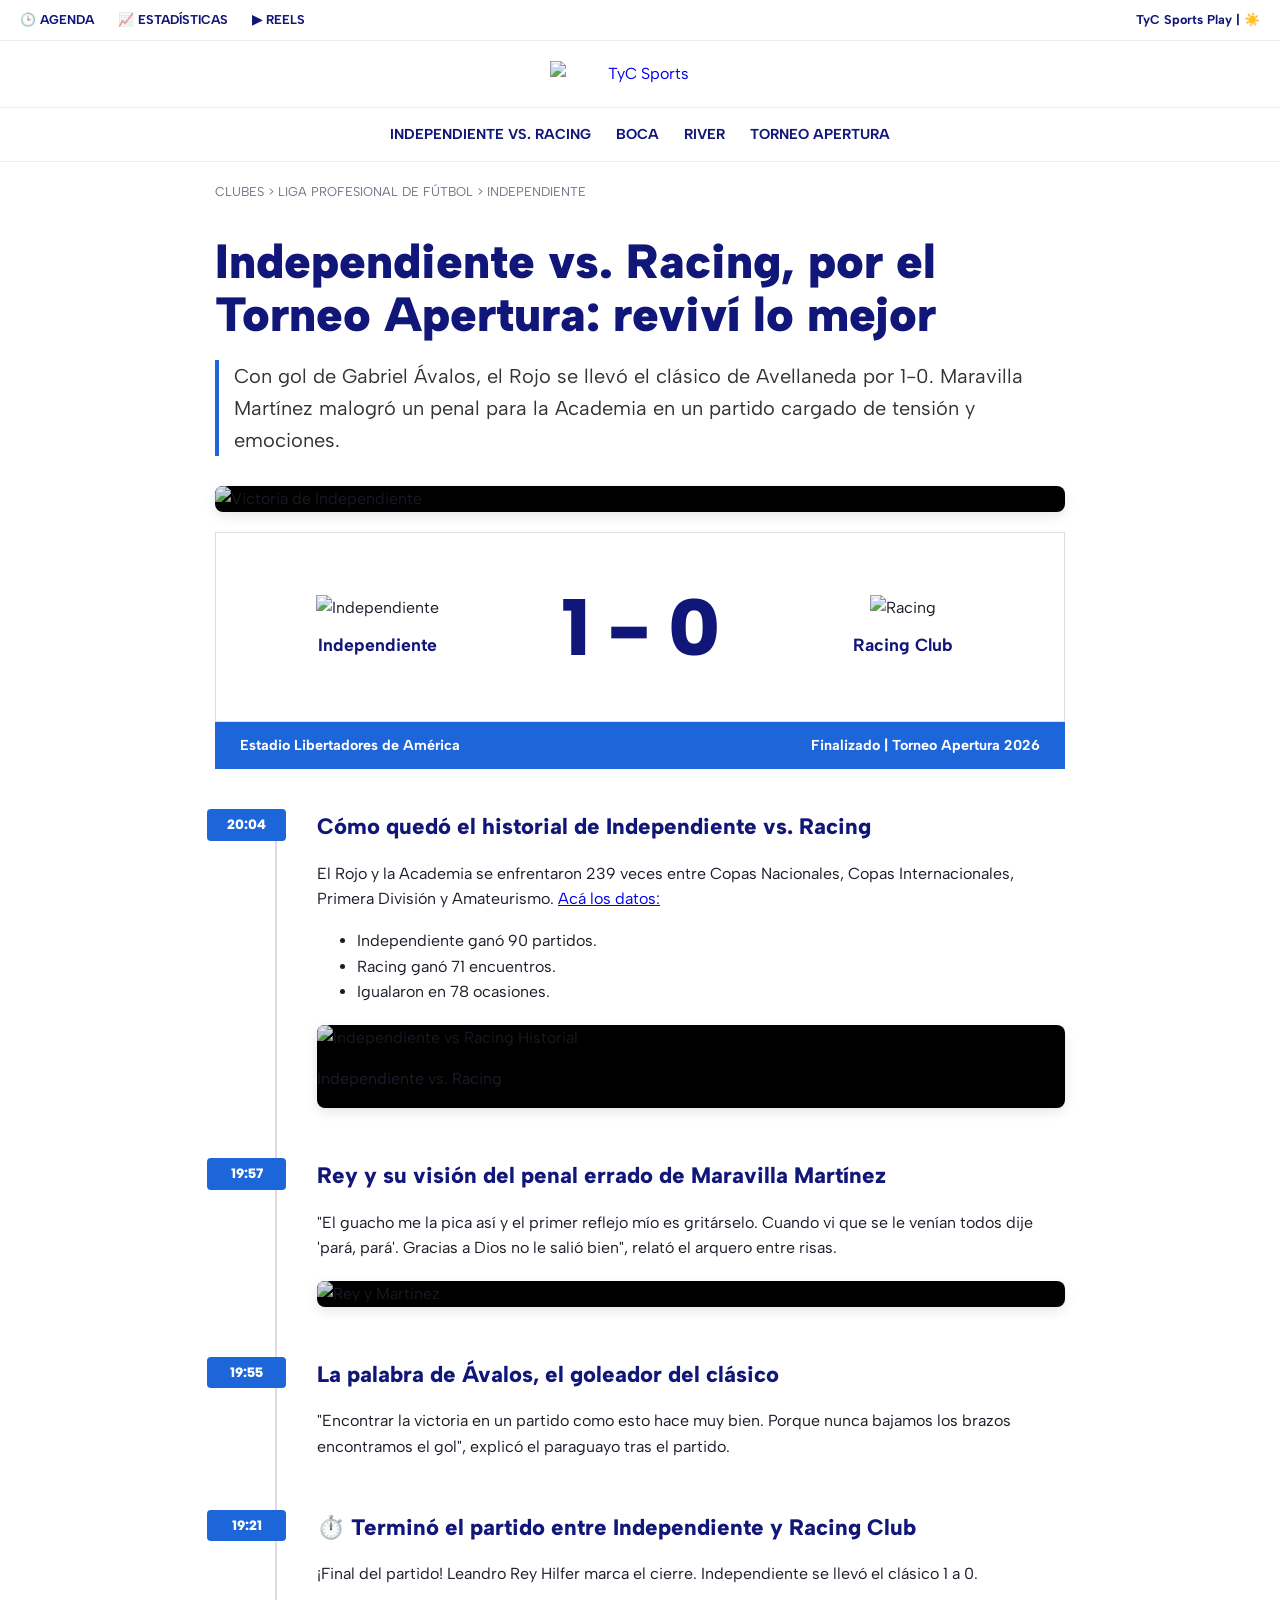
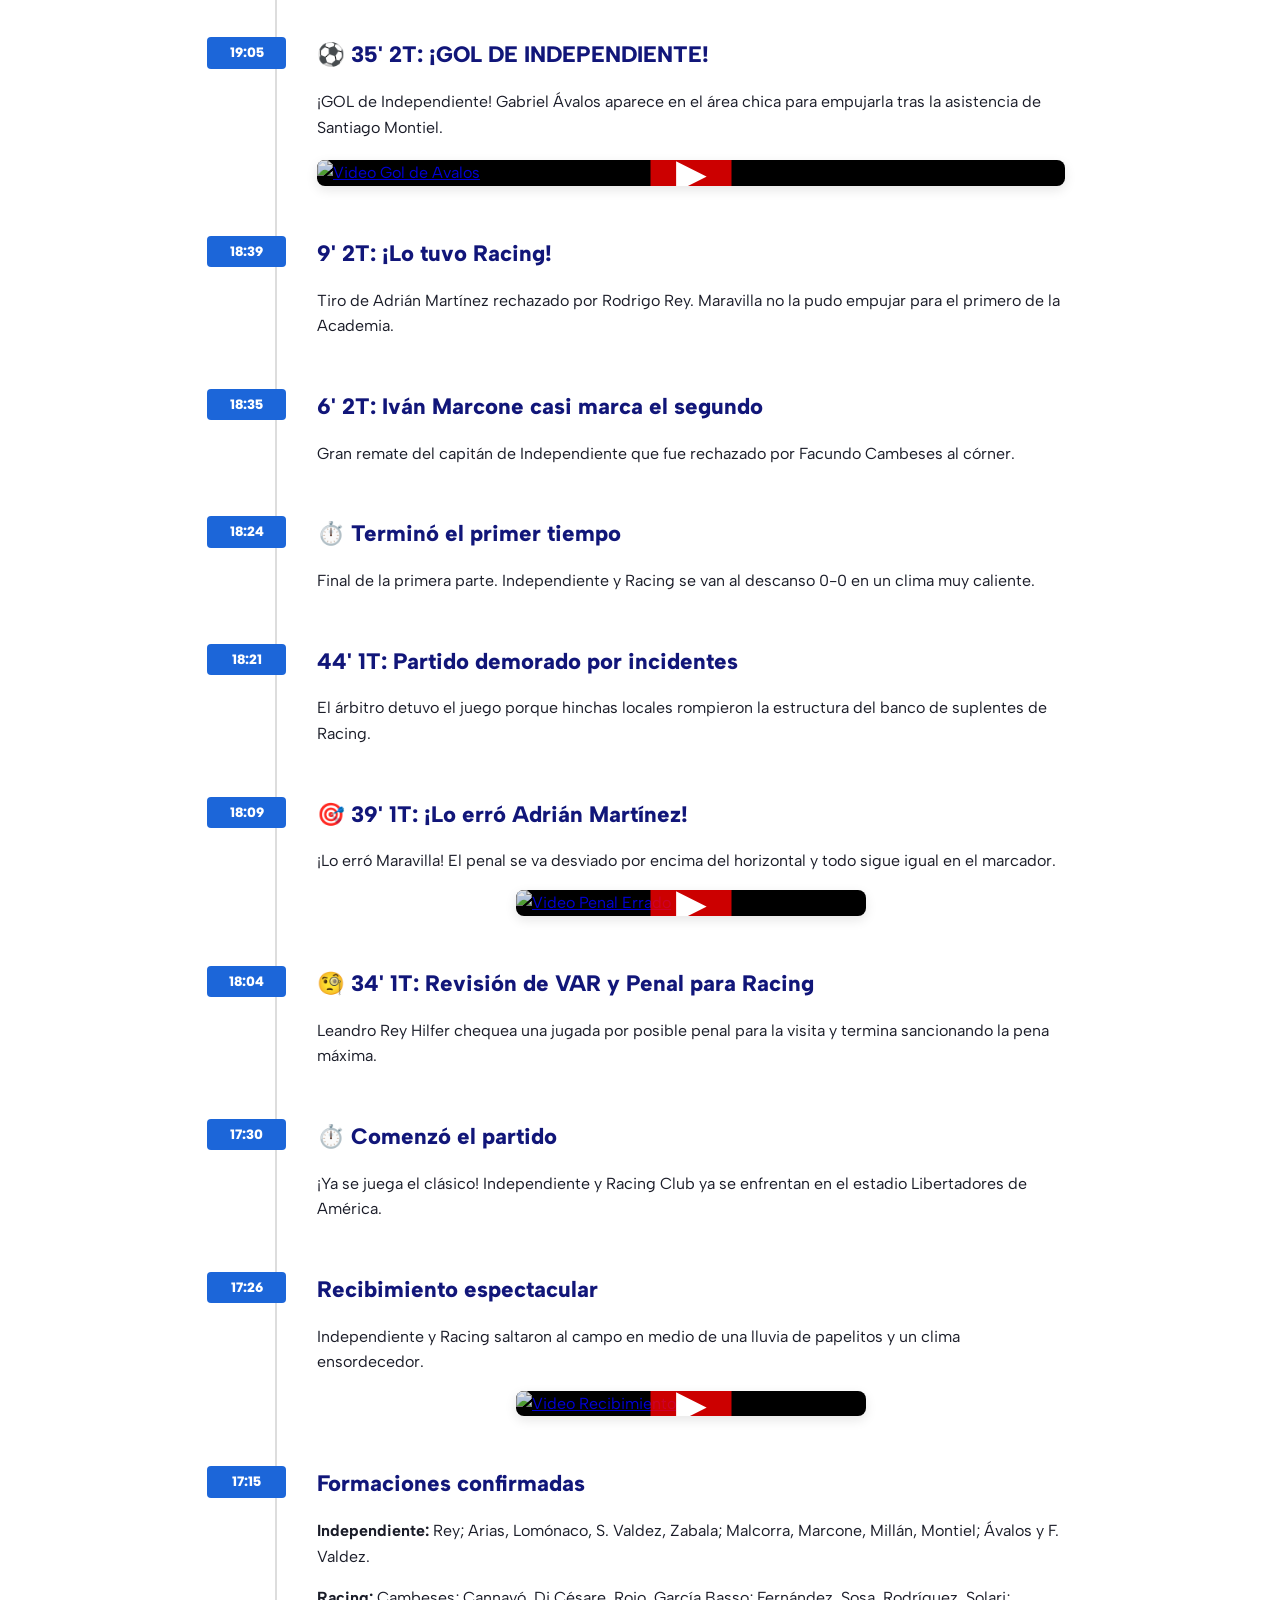
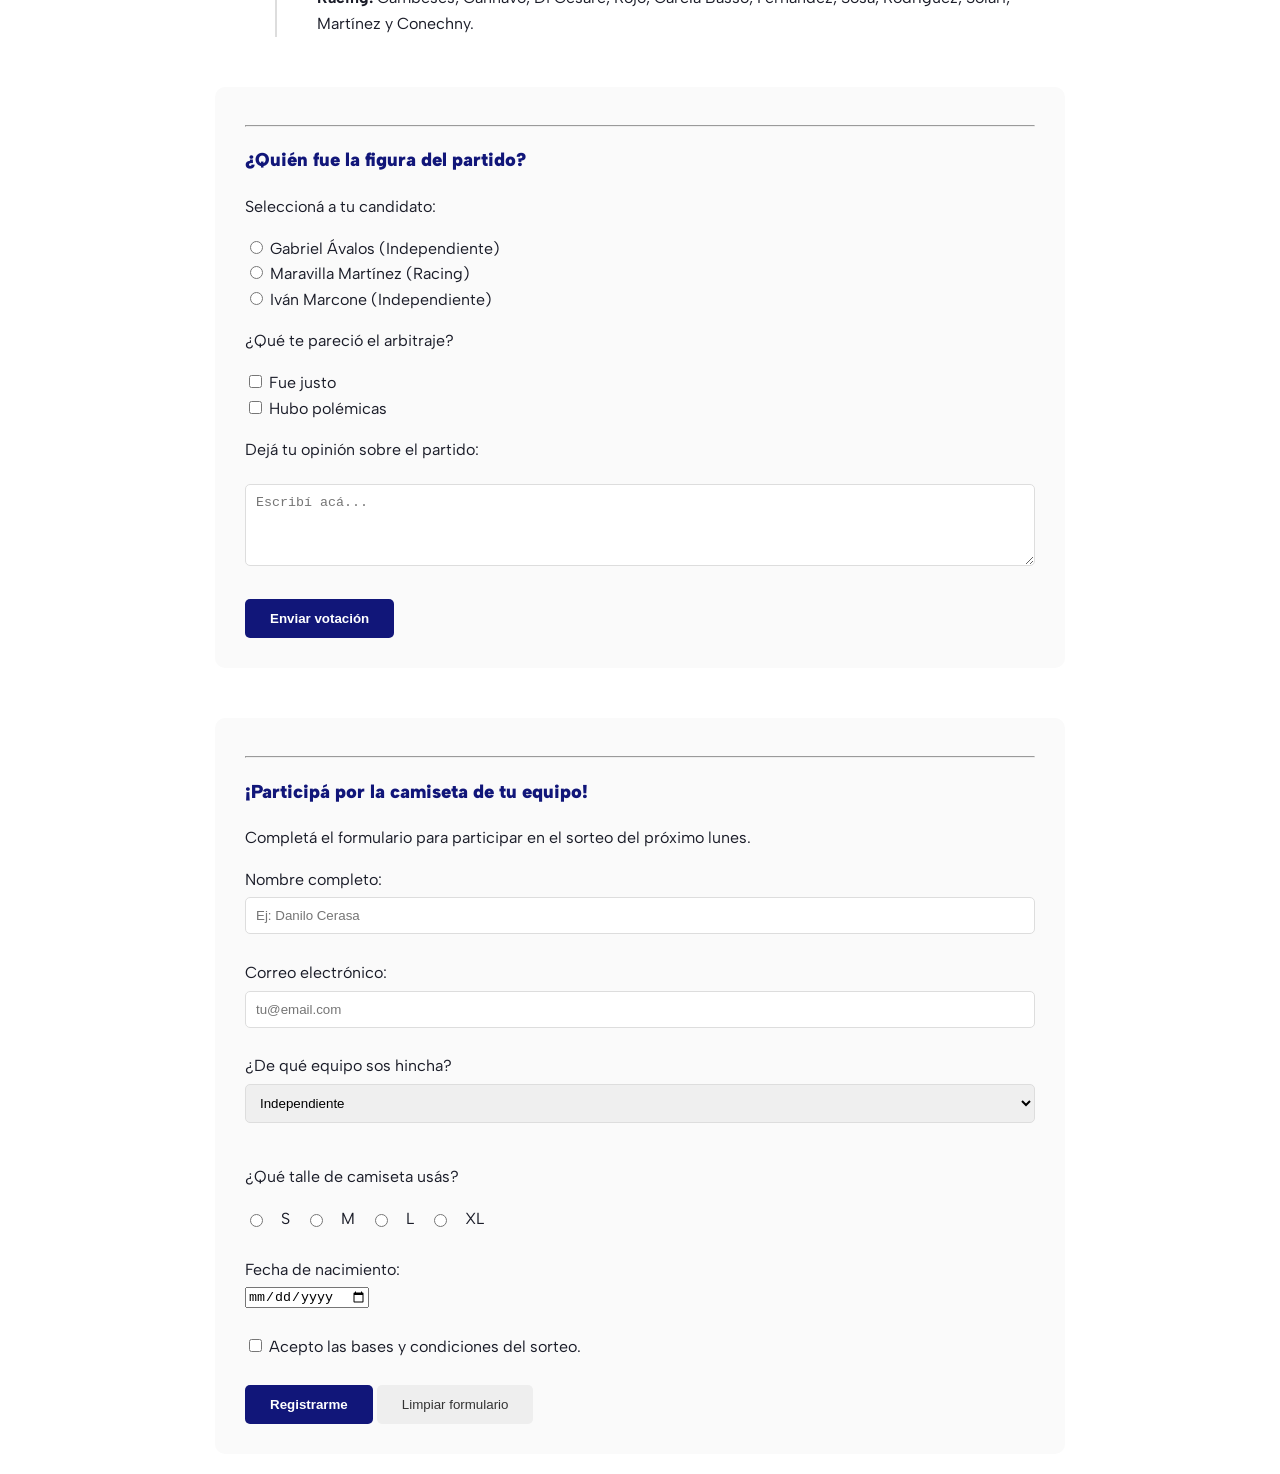
==== Noticia-Independiente.html @ 3e1e63a2 "Cambio de nombre a Noticia-Independiente.html y actualización de formulario" ====
<!DOCTYPE html>
<html lang="es">
<head>
    <meta charset="UTF-8">
    <meta name="viewport" content="width=device-width, initial-scale=1.0">
    <title>Independiente vs. Racing: reviví lo mejor - TyC Sports</title>
    <link href="https://fonts.googleapis.com/css2?family=Albert+Sans:wght@400;700;900&display=swap" rel="stylesheet">
    <link rel="stylesheet" href="estilos.css">
</head>
<body>

    <nav class="top-nav">
        <div>
            <a href="https://www.tycsports.com/agenda-deportiva-hoy.html">🕒 Agenda</a>
            <a href="https://www.tycsports.com/estadisticas/liga-profesional-de-futbol.html">📈 Estadísticas</a>
            <a href="https://www.tycsports.com/reels/">▶ Reels</a>
        </div>
        <div style="color: var(--blue-tyc)">TyC Sports Play | ☀️</div>
    </nav>

    <header class="main-header">
        <a href="https://www.tycsports.com/">
            <img src="https://cdn.mitvstatic.com/channels/gt_tyc-sports_m.png" alt="TyC Sports" class="logo-tyc">
        </a>
    </header>

    <nav class="sub-nav">
        <a href="#">INDEPENDIENTE VS. RACING</a>
        <a href="https://www.tycsports.com/boca-juniors.html">BOCA</a>
        <a href="https://www.tycsports.com river-plate.html">RIVER</a>
        <a href="https://www.tycsports.com/torneo-apertura.html">TORNEO APERTURA</a>
    </nav>

    <div class="container">
        <div class="breadcrumb">CLUBES > LIGA PROFESIONAL DE FÚTBOL > INDEPENDIENTE</div>
        
        <h1>Independiente vs. Racing, por el Torneo Apertura: reviví lo mejor</h1>
        <p class="bajada">Con gol de Gabriel Ávalos, el Rojo se llevó el clásico de Avellaneda por 1-0. Maravilla Martínez malogró un penal para la Academia en un partido cargado de tensión y emociones.</p>

        <div class="media-container">
            <img src="https://media.tycsports.com/files/2026/04/04/937853/asi-fue-la-victoria-de-independiente-ante-racing-en-el-clasico-de-avellaneda_862x485.webp" alt="Victoria de Independiente">
        </div>

        <div class="scoreboard">
            <div class="team">
                <img src="https://statics-files.tycsports.com/escudos/10.png" alt="Independiente">
                <strong>Independiente</strong>
            </div>
            <div class="score">1 - 0</div>
            <div class="team">
                <img src="https://statics-files.tycsports.com/escudos/16.png" alt="Racing">
                <strong>Racing Club</strong>
            </div>
        </div>
        <div class="match-info-bar">
            <span>Estadio Libertadores de América</span>
            <span>Finalizado | Torneo Apertura 2026</span>
        </div>

        <div class="timeline-container">

            <div class="event">
                <div class="time-tag">20:04</div>
                <h3>Cómo quedó el historial de Independiente vs. Racing</h3>
                <p>El Rojo y la Academia se enfrentaron 239 veces entre Copas Nacionales, Copas Internacionales, Primera División y Amateurismo. <a href="#">Acá los datos:</a></p>
                <ul>
                    <li>Independiente ganó 90 partidos.</li>
                    <li>Racing ganó 71 encuentros.</li>
                    <li>Igualaron en 78 ocasiones.</li>
                </ul>
                <div class="media-container">
                    <img src="https://media.tycsports.com/files/2026/04/04/937842/independiente-vs-racing_862x485.webp" alt="Independiente vs Racing Historial">
                    <p class="file-caption">Independiente vs. Racing</p>
                </div>
            </div>

            <div class="event">
                <div class="time-tag">19:57</div>
                <h3>Rey y su visión del penal errado de Maravilla Martínez</h3>
                <p>"El guacho me la pica así y el primer reflejo mío es gritárselo. Cuando vi que se le venían todos dije 'pará, pará'. Gracias a Dios no le salió bien", relató el arquero entre risas.</p>
                <div class="media-container">
                    <img src="https://media.tycsports.com/files/2026/04/04/937814/adrian-maravilla-martinez-rodrigo-rey_862x485.webp?v=1" alt="Rey y Martínez">
                </div>
            </div>

            <div class="event">
                <div class="time-tag">19:55</div>
                <h3>La palabra de Ávalos, el goleador del clásico</h3>
                <p>"Encontrar la victoria en un partido como esto hace muy bien. Porque nunca bajamos los brazos encontramos el gol", explicó el paraguayo tras el partido.</p>
            </div>

            <div class="event">
                <div class="time-tag">19:21</div>
                <h3>⏱️ Terminó el partido entre Independiente y Racing Club</h3>
                <p>¡Final del partido! Leandro Rey Hilfer marca el cierre. Independiente se llevó el clásico 1 a 0.</p>
            </div>

            <div class="event">
                <div class="time-tag">19:05</div>
                <h3>⚽ 35' 2T: ¡GOL DE INDEPENDIENTE!</h3>
                <p>¡GOL de Independiente! Gabriel Ávalos aparece en el área chica para empujarla tras la asistencia de Santiago Montiel.</p>
                <div class="media-container video-placeholder">
                    <a href="https://www.youtube.com/watch?v=AtxMYtE__8w" target="_blank">
                        <img src="https://img.youtube.com/vi/AtxMYtE__8w/maxresdefault.jpg" alt="Video Gol de Avalos">
                        <div class="play-button">▶</div>
                    </a>
                </div>
            </div>

            <div class="event">
                <div class="time-tag">18:39</div>
                <h3>9' 2T: ¡Lo tuvo Racing!</h3>
                <p>Tiro de Adrián Martínez rechazado por Rodrigo Rey. Maravilla no la pudo empujar para el primero de la Academia.</p>
            </div>

            <div class="event">
                <div class="time-tag">18:35</div>
                <h3>6' 2T: Iván Marcone casi marca el segundo</h3>
                <p>Gran remate del capitán de Independiente que fue rechazado por Facundo Cambeses al córner.</p>
            </div>

            <div class="event">
                <div class="time-tag">18:24</div>
                <h3>⏱️ Terminó el primer tiempo</h3>
                <p>Final de la primera parte. Independiente y Racing se van al descanso 0-0 en un clima muy caliente.</p>
            </div>

            <div class="event">
                <div class="time-tag">18:21</div>
                <h3>44' 1T: Partido demorado por incidentes</h3>
                <p>El árbitro detuvo el juego porque hinchas locales rompieron la estructura del banco de suplentes de Racing.</p>
            </div>

            <div class="event">
                <div class="time-tag">18:09</div>
                <h3>🎯 39' 1T: ¡Lo erró Adrián Martínez!</h3>
                <p>¡Lo erró Maravilla! El penal se va desviado por encima del horizontal y todo sigue igual en el marcador.</p>
                <div class="media-container video-placeholder short-box">
                    <a href="https://www.youtube.com/watch?v=U77IfJIIRt0" target="_blank">
                        <img src="https://img.youtube.com/vi/U77IfJIIRt0/maxresdefault.jpg" alt="Video Penal Errado">
                        <div class="play-button">▶</div>
                    </a>
                </div>
            </div>

            <div class="event">
                <div class="time-tag">18:04</div>
                <h3>🧐 34' 1T: Revisión de VAR y Penal para Racing</h3>
                <p>Leandro Rey Hilfer chequea una jugada por posible penal para la visita y termina sancionando la pena máxima.</p>
            </div>

            <div class="event">
                <div class="time-tag">17:30</div>
                <h3>⏱️ Comenzó el partido</h3>
                <p>¡Ya se juega el clásico! Independiente y Racing Club ya se enfrentan en el estadio Libertadores de América.</p>
            </div>

            <div class="event">
                <div class="time-tag">17:26</div>
                <h3>Recibimiento espectacular</h3>
                <p>Independiente y Racing saltaron al campo en medio de una lluvia de papelitos y un clima ensordecedor.</p>
                <div class="media-container video-placeholder short-box">
                    <a href="https://www.youtube.com/watch?v=JgfzsCxYM70" target="_blank">
                        <img src="https://img.youtube.com/vi/JgfzsCxYM70/maxresdefault.jpg" alt="Video Recibimiento">
                        <div class="play-button">▶</div>
                    </a>
                </div>
            </div>

            <div class="event">
                <div class="time-tag">17:15</div>
                <h3>Formaciones confirmadas</h3>
                <p><strong>Independiente:</strong> Rey; Arias, Lomónaco, S. Valdez, Zabala; Malcorra, Marcone, Millán, Montiel; Ávalos y F. Valdez.</p>
                <p><strong>Racing:</strong> Cambeses; Cannavó, Di Césare, Rojo, García Basso; Fernández, Sosa, Rodríguez, Solari; Martínez y Conechny.</p>
            </div>

        </div>

        <section class="interact">
            <hr>
            <h3>¿Quién fue la figura del partido?</h3>
            <form>
                <p>Seleccioná a tu candidato:</p>
                <input type="radio" id="avalos" name="figura" value="avalos">
                <label for="avalos">Gabriel Ávalos (Independiente)</label><br>
                <input type="radio" id="martinez" name="figura" value="martinez">
                <label for="martinez">Maravilla Martínez (Racing)</label><br>
                <input type="radio" id="marcone_input" name="figura" value="marcone">
                <label for="marcone_input">Iván Marcone (Independiente)</label><br>

                <p>¿Qué te pareció el arbitraje?</p>
                <input type="checkbox" id="justo" name="arbitraje" value="justo">
                <label for="justo">Fue justo</label><br>
                <input type="checkbox" id="polemico" name="arbitraje" value="polemico">
                <label for="polemico">Hubo polémicas</label><br>

                <p>Dejá tu opinión sobre el partido:</p>
                <textarea name="comentarios" rows="4" placeholder="Escribí acá..."></textarea><br><br>
                <button type="submit" class="btn-main">Enviar votación</button>
            </form>
        </section>

        <section class="sorteo">
            <hr> 
            <h3>¡Participá por la camiseta de tu equipo!</h3>
            <p>Completá el formulario para participar en el sorteo del próximo lunes.</p>
            <form>
                <label for="nombre">Nombre completo:</label><br>
                <input type="text" id="nombre" name="nombre" placeholder="Ej: Danilo Cerasa" required><br><br>
                <label for="email">Correo electrónico:</label><br>
                <input type="email" id="email" name="email" placeholder="tu@email.com" required><br><br>
                <label for="equipo">¿De qué equipo sos hincha?</label><br>
                <select id="equipo" name="equipo">
                    <option value="independiente">Independiente</option>
                    <option value="racing">Racing</option>
                    <option value="river plate">River Plate</option>
                    <option value="boca juniors">Boca Juniors</option>
                    <option value="otro">Otro / Neutral</option>
                </select><br><br>
                <p>¿Qué talle de camiseta usás?</p>
                <div class="tallas">
                    <input type="radio" id="talle-s" name="talle" value="s">
                    <label for="talle-s">S</label>
                    <input type="radio" id="talle-m" name="talle" value="m">
                    <label for="talle-m">M</label>
                    <input type="radio" id="talle-l" name="talle" value="l">
                    <label for="talle-l">L</label>
                    <input type="radio" id="talle-xl" name="talle" value="xl">
                    <label for="talle-xl">XL</label>
                </div><br>
                <label for="fecha-nac">Fecha de nacimiento:</label><br>
                <input type="date" id="fecha-nac" name="fecha-nac"><br><br>
                <input type="checkbox" id="terminos" name="terminos" required>
                <label for="terminos">Acepto las bases y condiciones del sorteo.</label><br><br>
                <button type="submit" class="btn-main">Registrarme</button>
                <button type="reset" class="btn-sec">Limpiar formulario</button>
            </form>
        </section>
    </div>
</body>
</html>
---- estilos.css ----
:root {
    --blue-tyc: #111679;
    --light-blue: #1c66d9;
    --gray-text: #707488;
    --bg-gray: #f0f2f5;
}

body { 
    font-family: 'Albert Sans', sans-serif; 
    margin: 0; 
    padding: 0; 
    background-color: white; 
    color: #1a1c28; 
    line-height: 1.6; 
}

/* Navegación Superior */
.top-nav { 
    background: white; 
    padding: 10px 20px; 
    display: flex; 
    justify-content: space-between; 
    align-items: center; 
    border-bottom: 1px solid #eee; 
    font-size: 0.8em; 
    font-weight: bold; 
}
.top-nav a { 
    text-decoration: none; 
    color: var(--blue-tyc); 
    margin-right: 20px; 
    text-transform: uppercase; 
}

.main-header { 
    padding: 20px; 
    text-align: center; 
    border-bottom: 1px solid #eee; 
}

.logo-tyc { 
    width: 180px; 
    height: auto; 
    display: inline-block; 
}

.sub-nav { 
    display: flex; 
    justify-content: center; 
    gap: 25px; 
    padding: 15px; 
    background: white; 
    border-bottom: 1px solid #eee; 
    font-size: 0.9em; 
    font-weight: bold; 
}
.sub-nav a { 
    text-decoration: none; 
    color: var(--blue-tyc); 
    text-transform: uppercase; 
}

/* Contenedor de Contenido */
.container { 
    max-width: 850px; 
    margin: 0 auto; 
    padding: 20px; 
}
.breadcrumb { 
    font-size: 0.8em; 
    color: var(--gray-text); 
    margin-bottom: 20px; 
    text-transform: uppercase; 
}
h1 { 
    font-size: 3em; 
    color: var(--blue-tyc); 
    line-height: 1.1; 
    margin-bottom: 20px; 
    font-weight: 900; 
}
.bajada { 
    font-size: 1.25em; 
    color: #333; 
    margin-bottom: 30px; 
    font-weight: 400; 
    border-left: 4px solid var(--light-blue); 
    padding-left: 15px; 
}

/* Marcador Visual */
.scoreboard { 
    display: grid; 
    grid-template-columns: 1fr 1fr 1fr; 
    align-items: center; 
    border: 1px solid #ddd; 
    padding: 30px; 
    margin-top: 20px; 
    text-align: center; 
    background: #fff; 
}
.team img { 
    width: 85px; 
    height: auto; 
    margin-bottom: 10px; 
}
.team strong { 
    display: block; 
    font-size: 1.1em; 
    color: var(--blue-tyc); 
}
.score { 
    font-size: 5em; 
    font-weight: 900; 
    color: var(--blue-tyc); 
    letter-spacing: -2px; 
}
.match-info-bar { 
    background: var(--light-blue); 
    color: white; 
    padding: 12px 25px; 
    display: flex; 
    justify-content: space-between; 
    font-size: 0.9em; 
    font-weight: bold; 
    margin-bottom: 40px; 
}

/* Timeline */
.timeline-container { 
    border-left: 2px solid #ddd; 
    margin-left: 60px; 
    padding-left: 40px; 
    position: relative; 
}
.event { 
    margin-bottom: 50px; 
    position: relative; 
}
.time-tag { 
    position: absolute; 
    left: -110px; 
    background: var(--light-blue); 
    color: white; 
    padding: 5px 12px; 
    border-radius: 4px; 
    font-size: 0.85em; 
    font-weight: 900; 
    width: 55px; 
    text-align: center; 
}
.event h3 { 
    margin: 0 0 15px 0; 
    color: var(--blue-tyc); 
    font-size: 1.4em; 
    font-weight: 800; 
}

/* Multimedia y Videos */
.media-container { 
    width: 100%; 
    border-radius: 8px; 
    margin: 20px 0; 
    overflow: hidden; 
    box-shadow: 0 4px 12px rgba(0,0,0,0.1); 
    background: #000; 
    position: relative;
}
.media-container img { 
    width: 100%; 
    height: auto; 
    display: block; 
    opacity: 0.9;
}

.video-placeholder {
    cursor: pointer;
}
.play-button {
    position: absolute;
    top: 50%;
    left: 50%;
    transform: translate(-50%, -50%);
    background: rgba(255, 0, 0, 0.8);
    color: white;
    font-size: 2.5em;
    padding: 10px 25px;
    border-radius: 15px;
    transition: 0.3s;
}
.video-placeholder:hover .play-button {
    background: red;
    transform: translate(-50%, -50%) scale(1.1);
}

.short-box { 
    max-width: 350px; 
    margin: 0 auto; 
}

/* Formas y Formulario */
.historial-card { 
    background: #f8f9fa; 
    border: 1px solid #eee; 
    padding: 25px; 
    border-radius: 8px; 
    margin: 20px 0; 
}
.historial-card ul { list-style: none; padding: 0; }
.historial-card li { padding: 8px 0; border-bottom: 1px solid #e9ecef; font-weight: bold; color: var(--blue-tyc); }

section {
    margin-top: 50px;
    background: #fafafa;
    padding: 30px;
    border-radius: 10px;
}

h3 { color: var(--blue-tyc); font-weight: 900; }

input[type="text"], input[type="email"], select, textarea {
    width: 100%;
    padding: 10px;
    margin-top: 5px;
    border: 1px solid #ddd;
    border-radius: 5px;
    box-sizing: border-box;
}

.btn-main {
    background: var(--blue-tyc);
    color: white;
    border: none;
    padding: 12px 25px;
    border-radius: 5px;
    font-weight: bold;
    cursor: pointer;
}

.btn-sec {
    background: #eee;
    color: #333;
    border: none;
    padding: 12px 25px;
    border-radius: 5px;
    cursor: pointer;
}

.tallas {
    display: flex;
    gap: 15px;
    align-items: center;
}
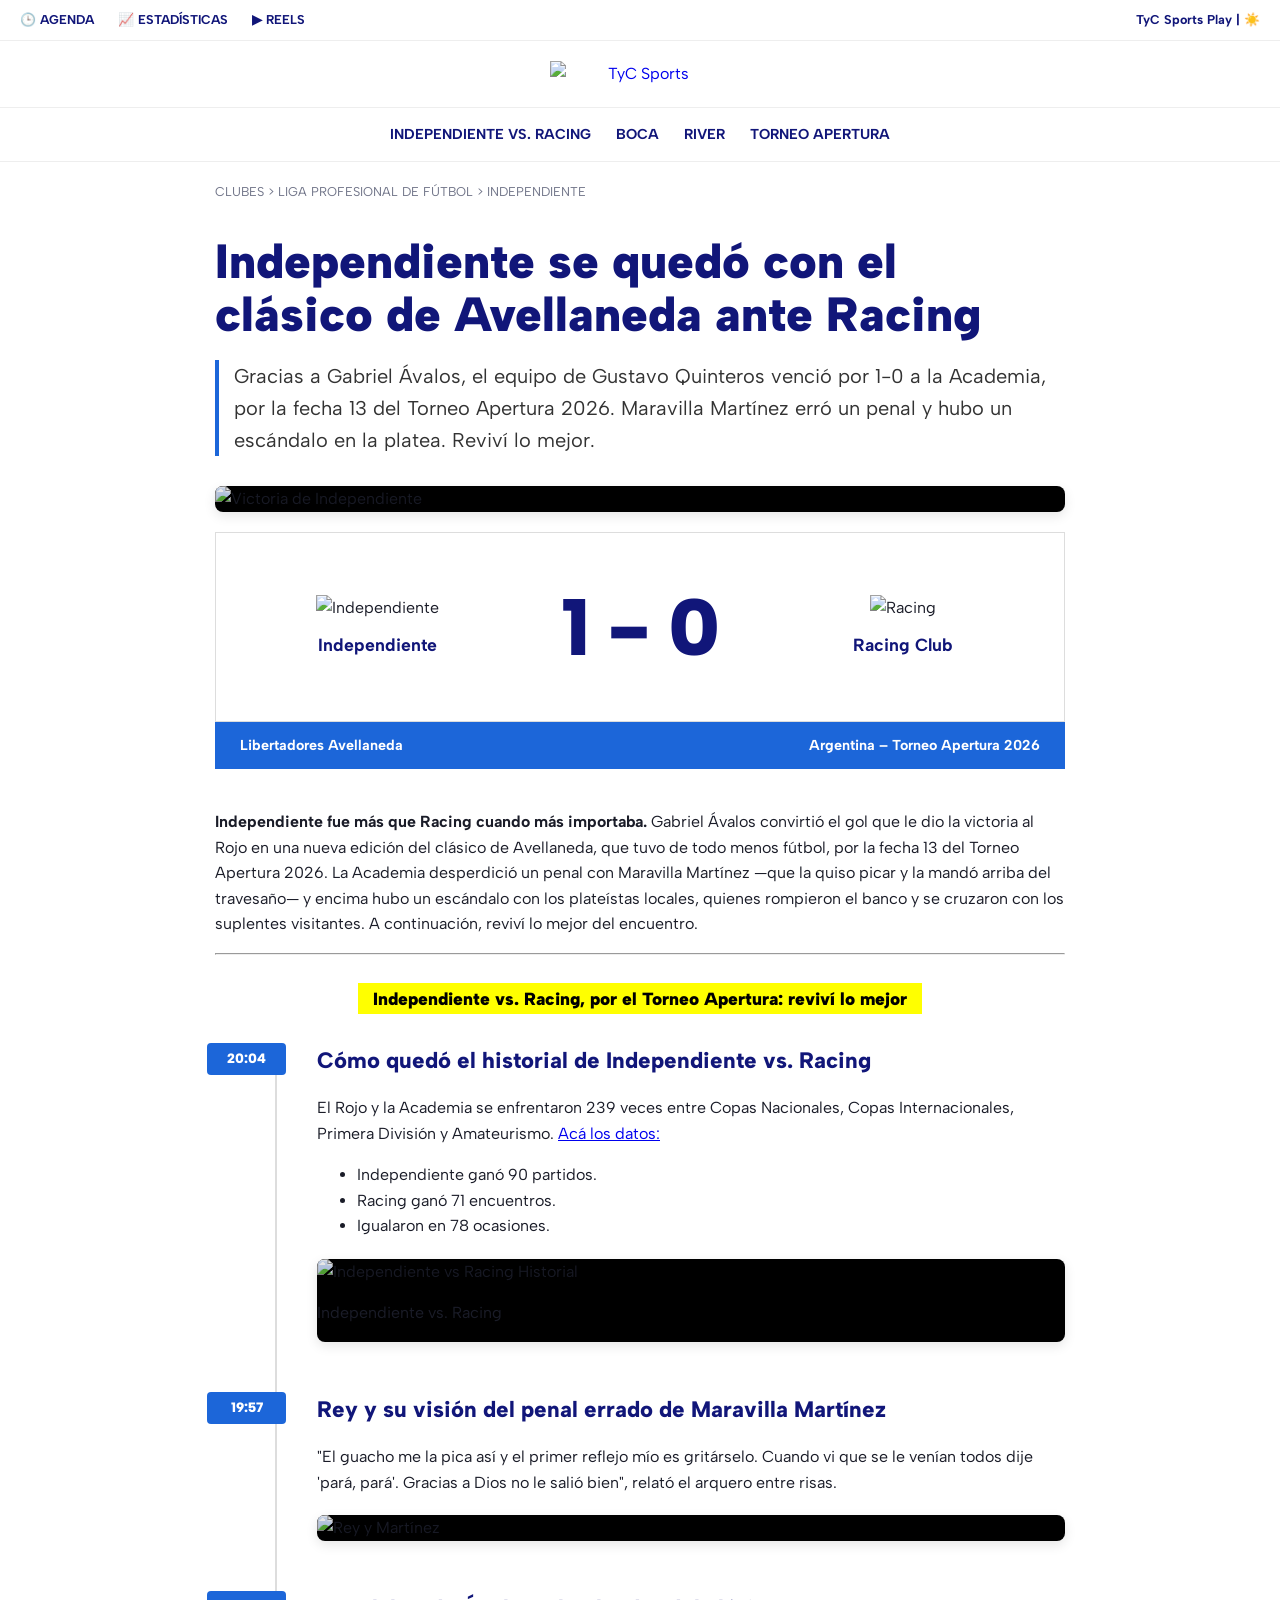
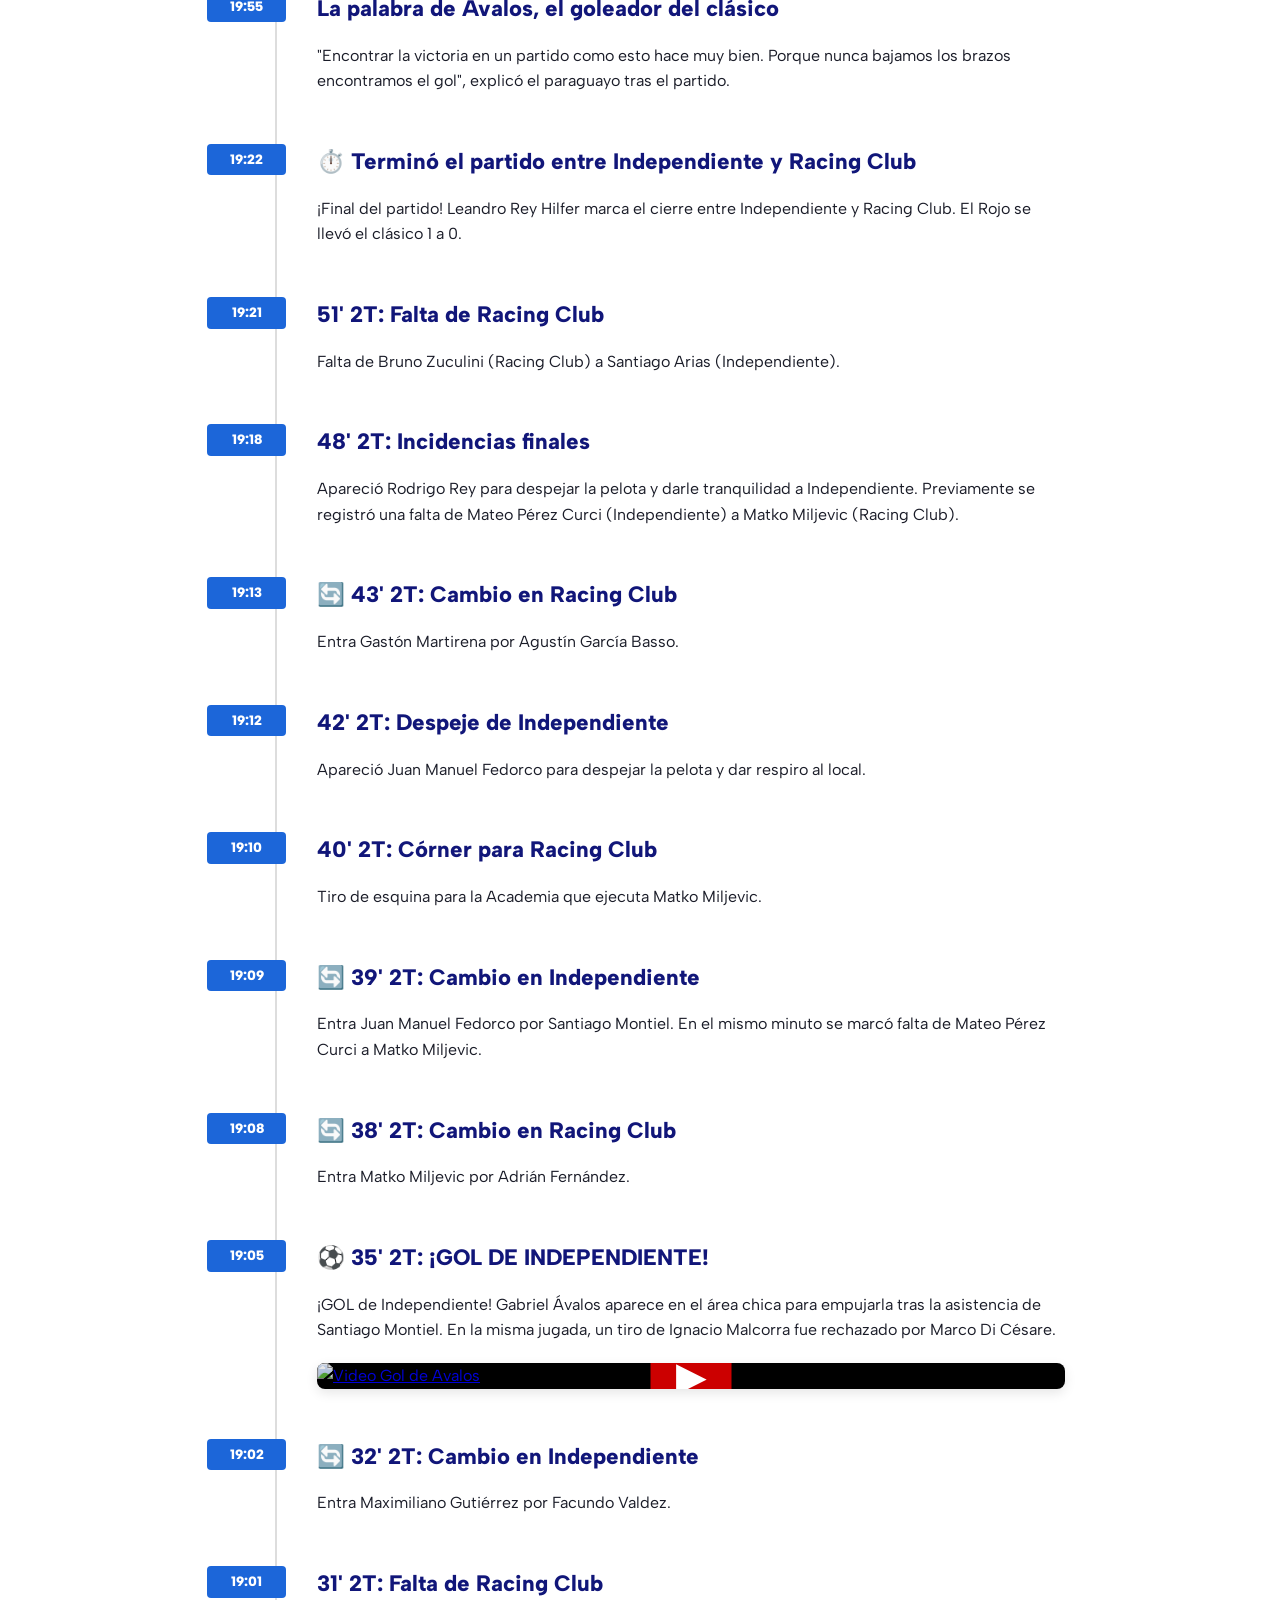
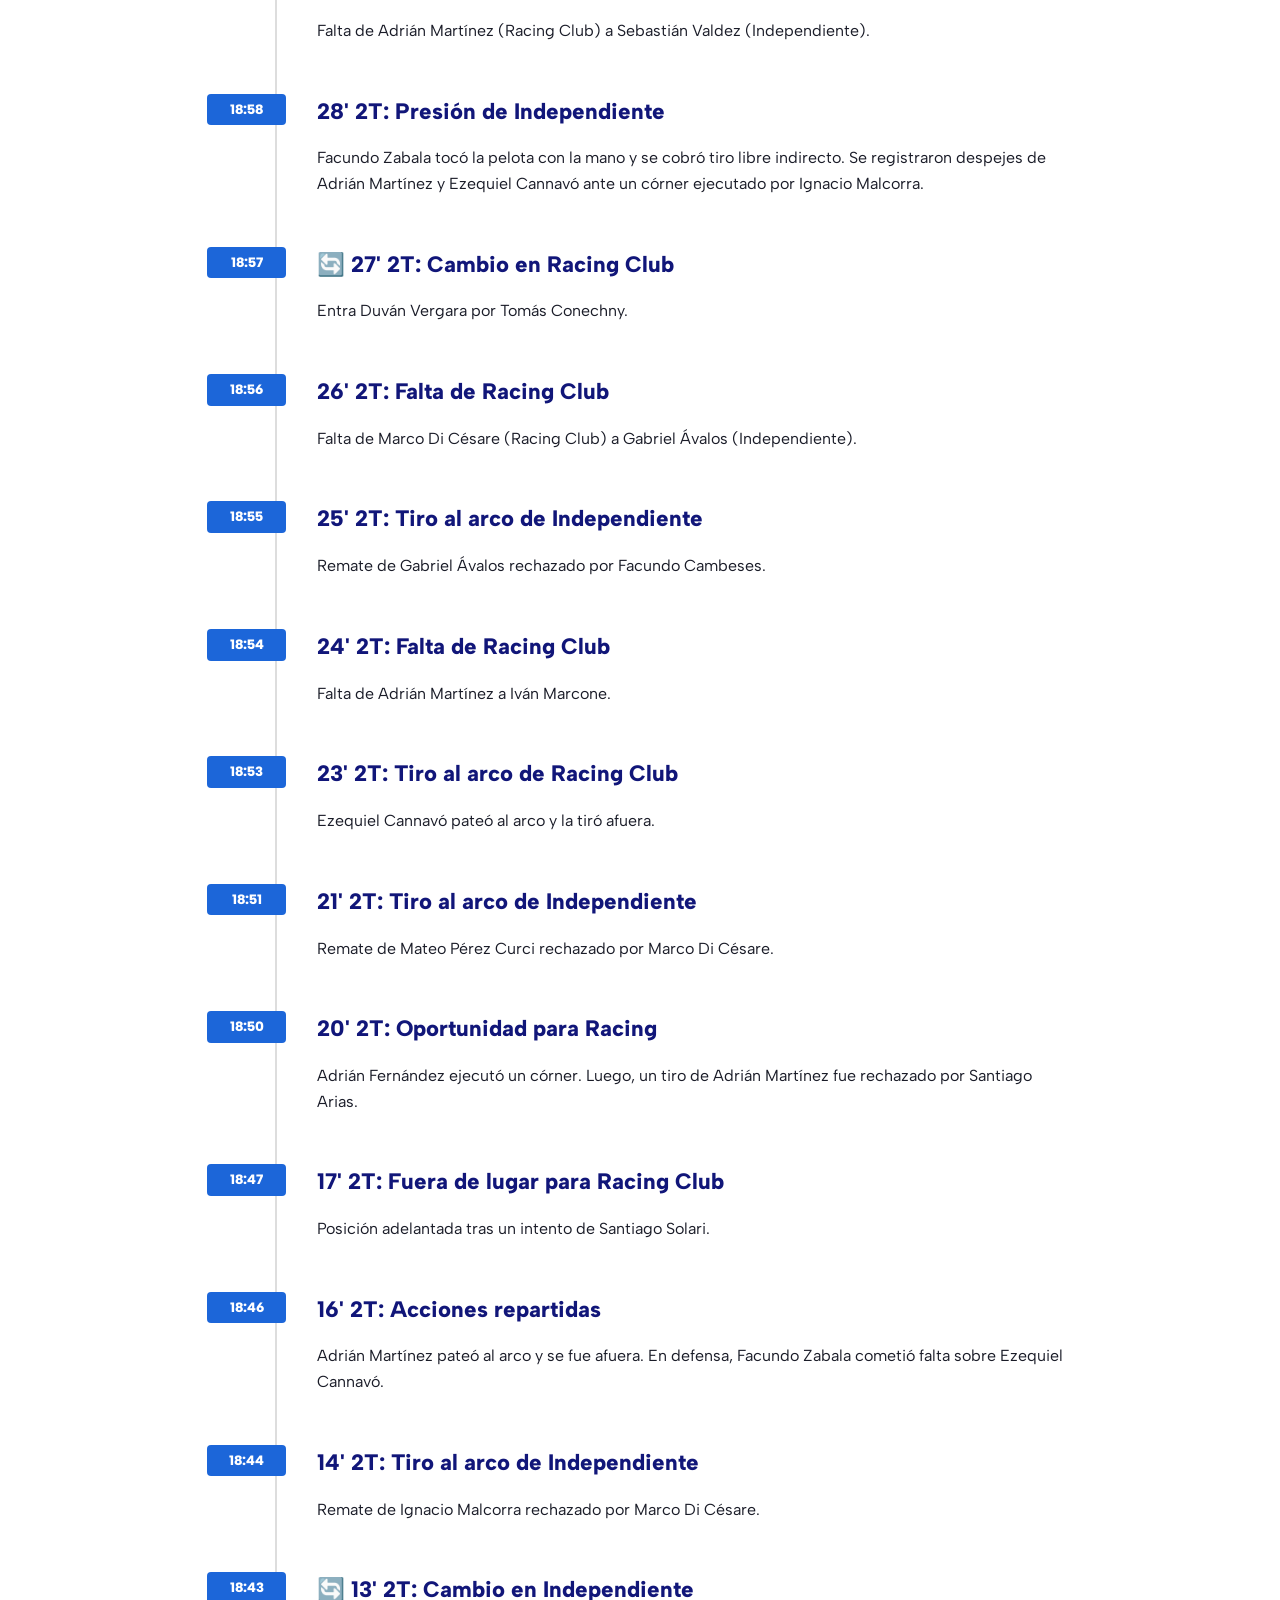
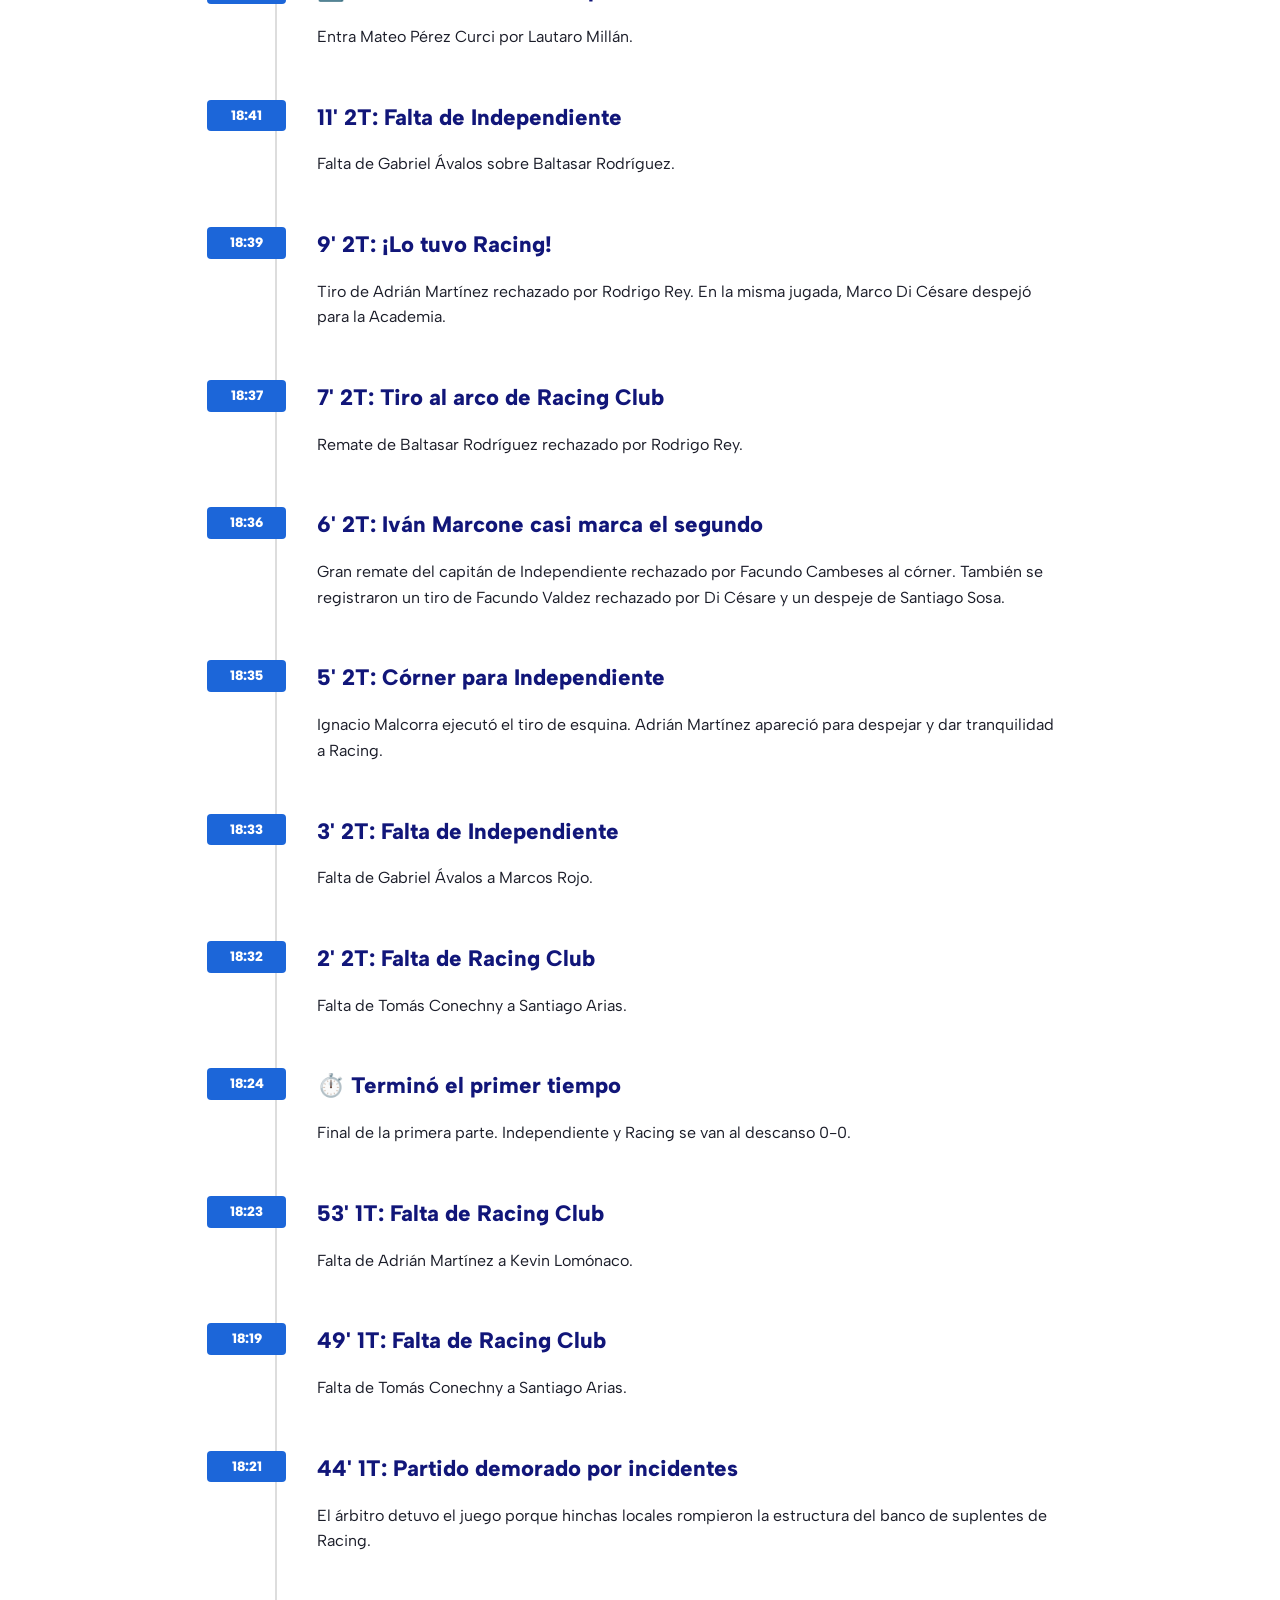
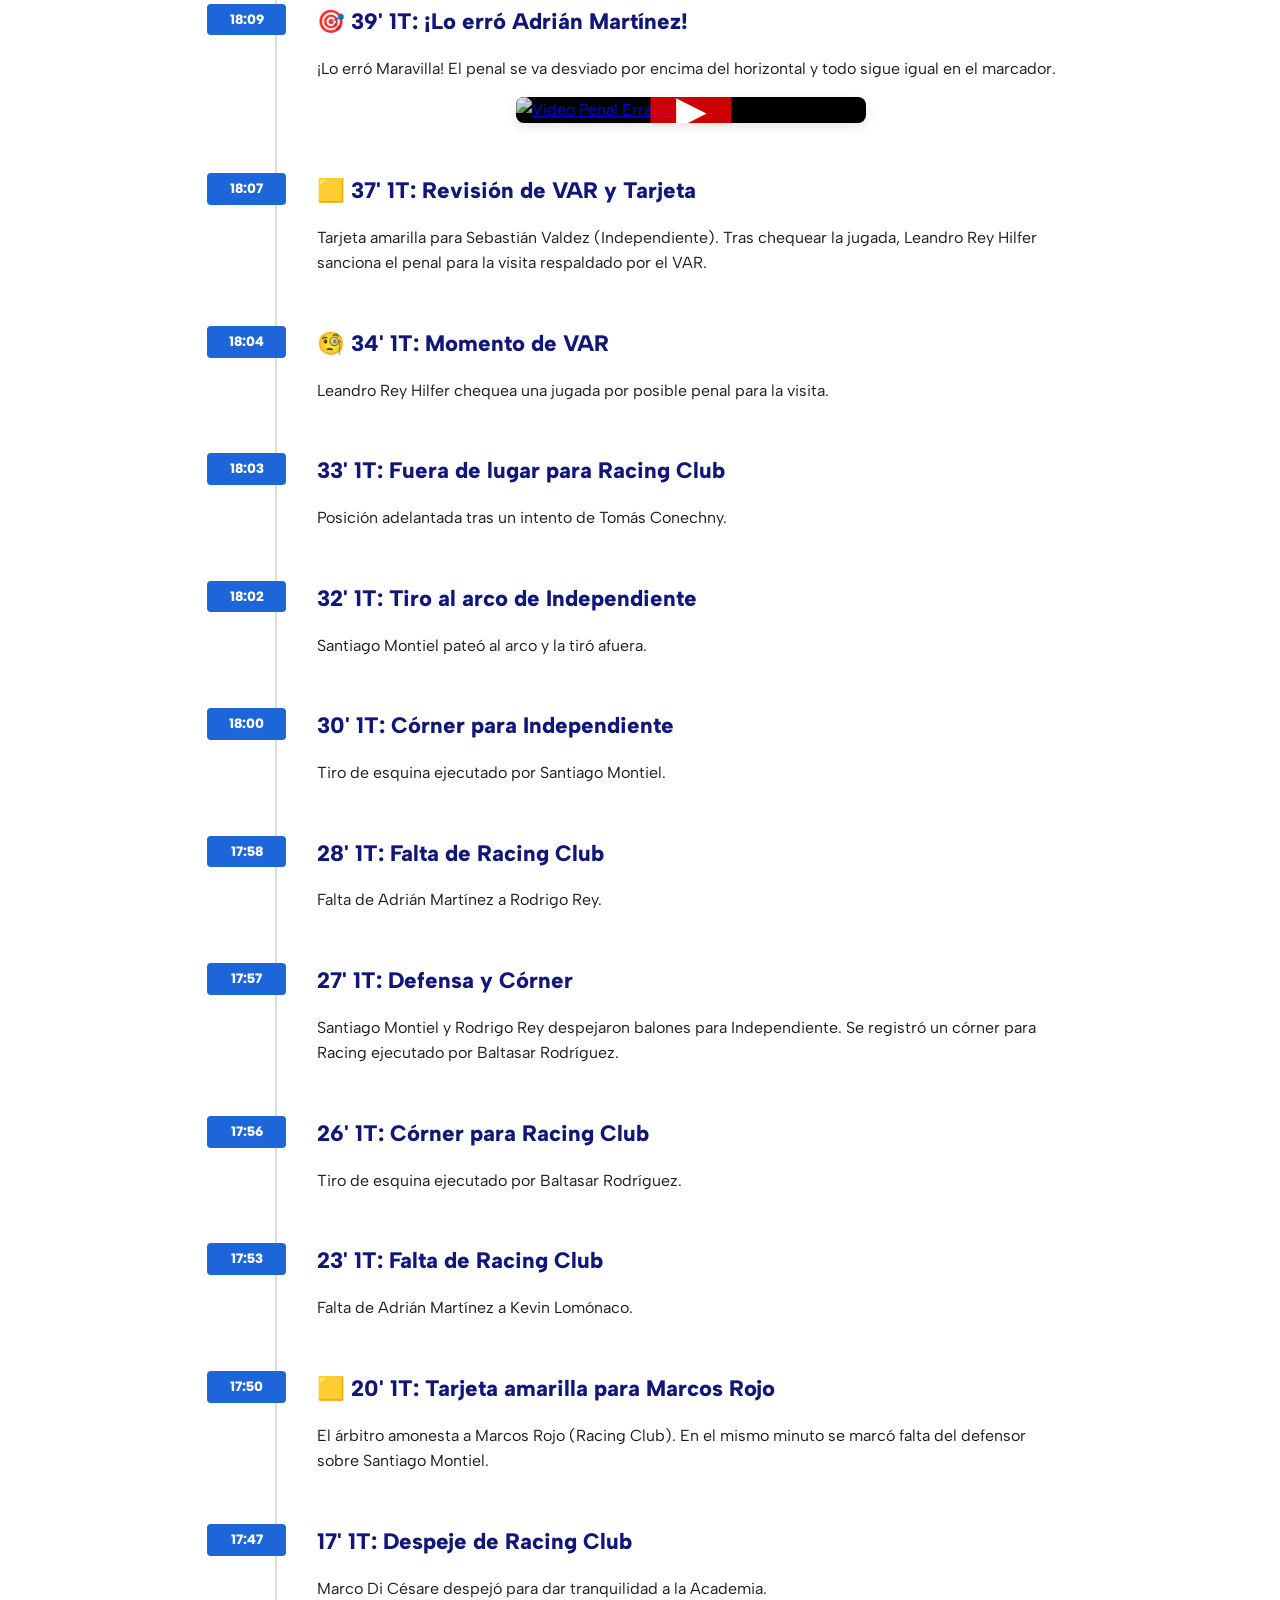
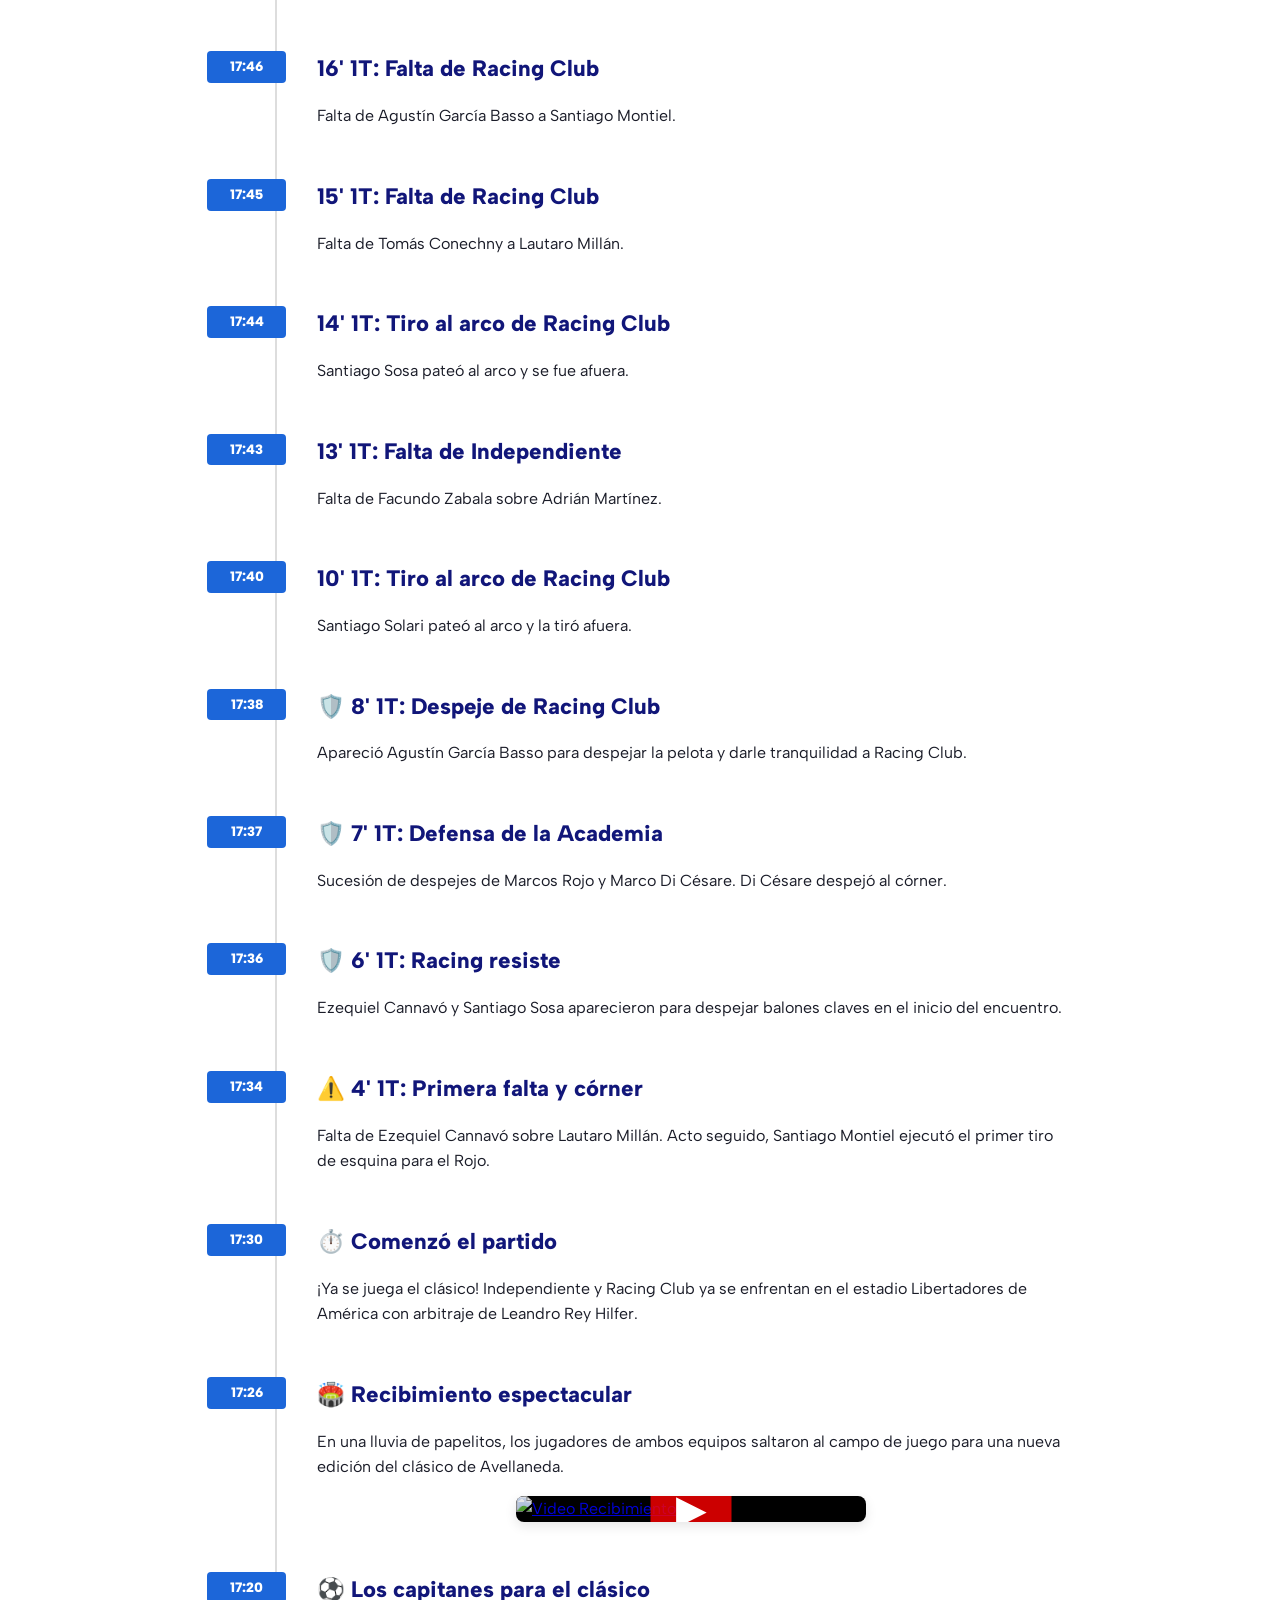
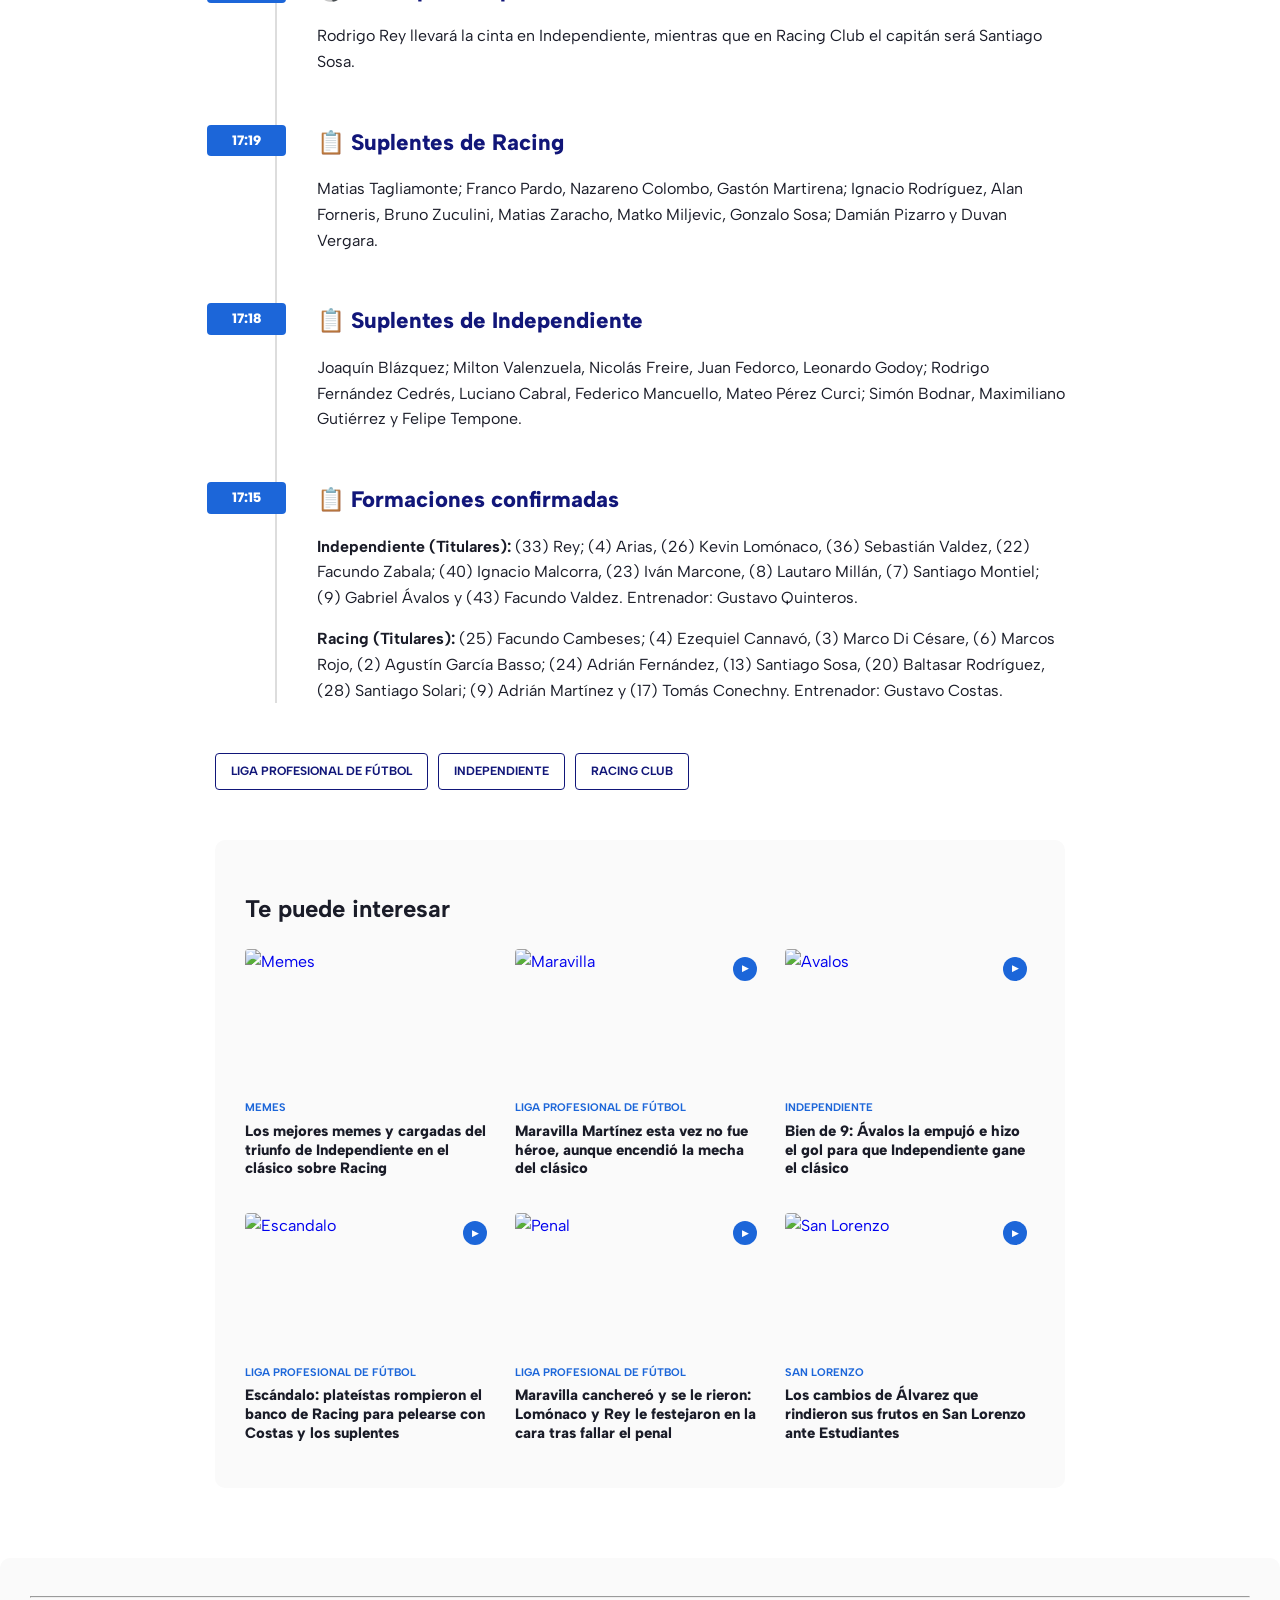
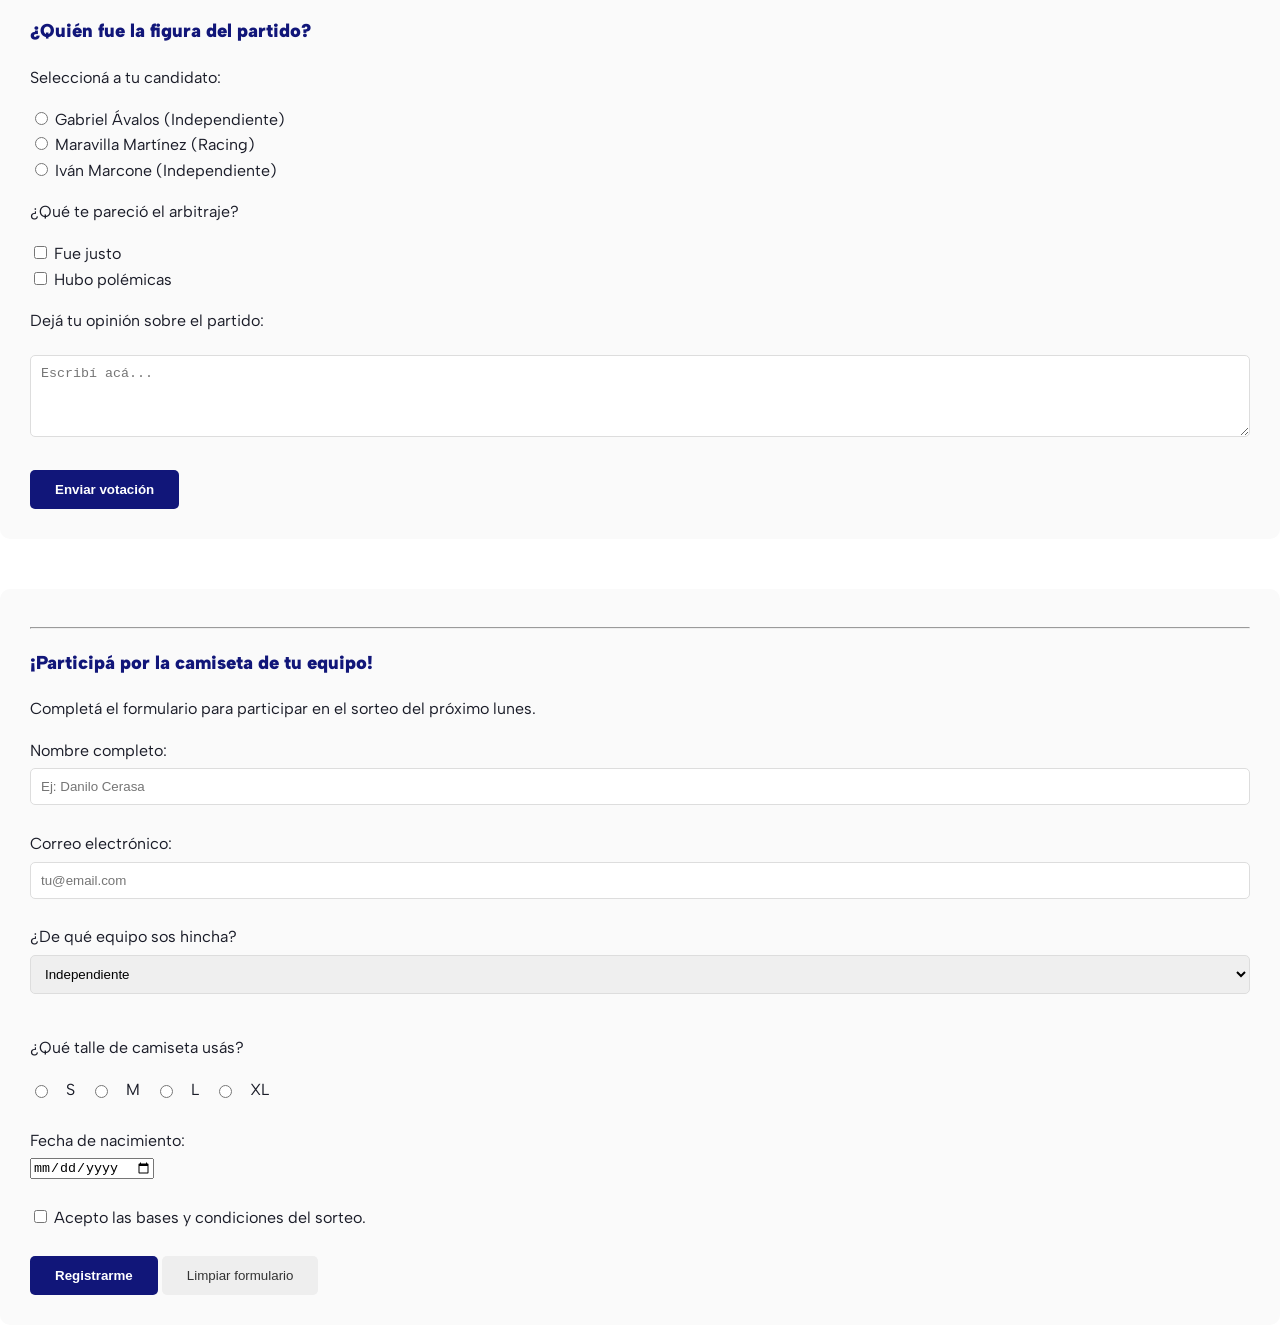
==== commit 861b3e70: "Sección Te puede interesar terminada" ====
--- a/Noticia-Independiente.html
+++ b/Noticia-Independiente.html
@@ -3,7 +3,7 @@
 <head>
     <meta charset="UTF-8">
     <meta name="viewport" content="width=device-width, initial-scale=1.0">
-    <title>Independiente vs. Racing: reviví lo mejor - TyC Sports</title>
+    <title>Independiente se quedó con el clásico de Avellaneda ante Racing - TyC Sports</title>
     <link href="https://fonts.googleapis.com/css2?family=Albert+Sans:wght@400;700;900&display=swap" rel="stylesheet">
     <link rel="stylesheet" href="estilos.css">
 </head>
@@ -32,150 +32,534 @@
     </nav>
 
     <div class="container">
-        <div class="breadcrumb">CLUBES > LIGA PROFESIONAL DE FÚTBOL > INDEPENDIENTE</div>
-        
-        <h1>Independiente vs. Racing, por el Torneo Apertura: reviví lo mejor</h1>
-        <p class="bajada">Con gol de Gabriel Ávalos, el Rojo se llevó el clásico de Avellaneda por 1-0. Maravilla Martínez malogró un penal para la Academia en un partido cargado de tensión y emociones.</p>
-
+ <div class="breadcrumb">CLUBES > LIGA PROFESIONAL DE FÚTBOL > INDEPENDIENTE</div>
+
+<h1>Independiente se quedó con el clásico de Avellaneda ante Racing</h1>
+<p class="bajada">Gracias a Gabriel Ávalos, el equipo de Gustavo Quinteros venció por 1-0 a la Academia, por la fecha 13 del Torneo Apertura 2026. Maravilla Martínez erró un penal y hubo un escándalo en la platea. Reviví lo mejor.</p>
+
+<div class="media-container">
+    <img src="https://media.tycsports.com/files/2026/04/04/937853/asi-fue-la-victoria-de-independiente-ante-racing-en-el-clasico-de-avellaneda_862x485.webp" alt="Victoria de Independiente">
+</div>
+
+<div class="scoreboard">
+    <div class="team">
+        <img src="https://statics-files.tycsports.com/escudos/10.png" alt="Independiente">
+        <strong>Independiente</strong>
+    </div>
+    <div class="score">1 - 0</div>
+    <div class="team">
+        <img src="https://statics-files.tycsports.com/escudos/16.png" alt="Racing">
+        <strong>Racing Club</strong>
+    </div>
+</div>
+
+<div class="match-info-bar">
+    <span>Libertadores Avellaneda</span>
+    <span>Argentina – Torneo Apertura 2026</span>
+</div>
+
+<div class="match-summary">
+    <p><strong>Independiente fue más que Racing cuando más importaba.</strong> Gabriel Ávalos convirtió el gol que le dio la victoria al Rojo en una nueva edición del clásico de Avellaneda, que tuvo de todo menos fútbol, por la fecha 13 del Torneo Apertura 2026. La Academia desperdició un penal con Maravilla Martínez —que la quiso picar y la mandó arriba del travesaño— y encima hubo un escándalo con los plateístas locales, quienes rompieron el banco y se cruzaron con los suplentes visitantes. A continuación, reviví lo mejor del encuentro.</p>
+</div>
+
+<hr>
+
+<div style="text-align: center; margin: 30px 0;">
+    <span style="background-color: #ffff00; padding: 5px 15px; font-weight: 900; color: #000; font-size: 1.1em; text-transform: none;">
+        Independiente vs. Racing, por el Torneo Apertura: reviví lo mejor
+    </span>
+</div>
+</body>
+</html>
+
+      <div class="timeline-container">
+
+    <!-- EVENTOS POST-PARTIDO -->
+    <div class="event">
+        <div class="time-tag">20:04</div>
+        <h3>Cómo quedó el historial de Independiente vs. Racing</h3>
+        <p>El Rojo y la Academia se enfrentaron 239 veces entre Copas Nacionales, Copas Internacionales, Primera División y Amateurismo. <a href="#">Acá los datos:</a></p>
+        <ul>
+            <li>Independiente ganó 90 partidos.</li>
+            <li>Racing ganó 71 encuentros.</li>
+            <li>Igualaron en 78 ocasiones.</li>
+        </ul>
         <div class="media-container">
-            <img src="https://media.tycsports.com/files/2026/04/04/937853/asi-fue-la-victoria-de-independiente-ante-racing-en-el-clasico-de-avellaneda_862x485.webp" alt="Victoria de Independiente">
+            <img src="https://media.tycsports.com/files/2026/04/04/937842/independiente-vs-racing_862x485.webp" alt="Independiente vs Racing Historial">
+            <p class="file-caption">Independiente vs. Racing</p>
         </div>
-
-        <div class="scoreboard">
-            <div class="team">
-                <img src="https://statics-files.tycsports.com/escudos/10.png" alt="Independiente">
-                <strong>Independiente</strong>
+    </div>
+
+    <div class="event">
+        <div class="time-tag">19:57</div>
+        <h3>Rey y su visión del penal errado de Maravilla Martínez</h3>
+        <p>"El guacho me la pica así y el primer reflejo mío es gritárselo. Cuando vi que se le venían todos dije 'pará, pará'. Gracias a Dios no le salió bien", relató el arquero entre risas.</p>
+        <div class="media-container">
+            <img src="https://media.tycsports.com/files/2026/04/04/937814/adrian-maravilla-martinez-rodrigo-rey_862x485.webp?v=1" alt="Rey y Martínez">
+        </div>
+    </div>
+
+    <div class="event">
+        <div class="time-tag">19:55</div>
+        <h3>La palabra de Ávalos, el goleador del clásico</h3>
+        <p>"Encontrar la victoria en un partido como esto hace muy bien. Porque nunca bajamos los brazos encontramos el gol", explicó el paraguayo tras el partido.</p>
+    </div>
+
+    <!-- SEGUNDO TIEMPO -->
+    <div class="event">
+        <div class="time-tag">19:22</div>
+        <h3>⏱️ Terminó el partido entre Independiente y Racing Club</h3>
+        <p>¡Final del partido! Leandro Rey Hilfer marca el cierre entre Independiente y Racing Club. El Rojo se llevó el clásico 1 a 0.</p>
+    </div>
+
+    <div class="event">
+        <div class="time-tag">19:21</div>
+        <h3>51' 2T: Falta de Racing Club</h3>
+        <p>Falta de Bruno Zuculini (Racing Club) a Santiago Arias (Independiente).</p>
+    </div>
+
+    <div class="event">
+        <div class="time-tag">19:18</div>
+        <h3>48' 2T: Incidencias finales</h3>
+        <p>Apareció Rodrigo Rey para despejar la pelota y darle tranquilidad a Independiente. Previamente se registró una falta de Mateo Pérez Curci (Independiente) a Matko Miljevic (Racing Club).</p>
+    </div>
+
+    <div class="event">
+        <div class="time-tag">19:13</div>
+        <h3>🔄 43' 2T: Cambio en Racing Club</h3>
+        <p>Entra Gastón Martirena por Agustín García Basso.</p>
+    </div>
+
+    <div class="event">
+        <div class="time-tag">19:12</div>
+        <h3>42' 2T: Despeje de Independiente</h3>
+        <p>Apareció Juan Manuel Fedorco para despejar la pelota y dar respiro al local.</p>
+    </div>
+
+    <div class="event">
+        <div class="time-tag">19:10</div>
+        <h3>40' 2T: Córner para Racing Club</h3>
+        <p>Tiro de esquina para la Academia que ejecuta Matko Miljevic.</p>
+    </div>
+
+    <div class="event">
+        <div class="time-tag">19:09</div>
+        <h3>🔄 39' 2T: Cambio en Independiente</h3>
+        <p>Entra Juan Manuel Fedorco por Santiago Montiel. En el mismo minuto se marcó falta de Mateo Pérez Curci a Matko Miljevic.</p>
+    </div>
+
+    <div class="event">
+        <div class="time-tag">19:08</div>
+        <h3>🔄 38' 2T: Cambio en Racing Club</h3>
+        <p>Entra Matko Miljevic por Adrián Fernández.</p>
+    </div>
+
+    <div class="event">
+        <div class="time-tag">19:05</div>
+        <h3>⚽ 35' 2T: ¡GOL DE INDEPENDIENTE!</h3>
+        <p>¡GOL de Independiente! Gabriel Ávalos aparece en el área chica para empujarla tras la asistencia de Santiago Montiel. En la misma jugada, un tiro de Ignacio Malcorra fue rechazado por Marco Di Césare.</p>
+        <div class="media-container video-placeholder">
+            <a href="https://www.youtube.com/watch?v=AtxMYtE__8w" target="_blank">
+                <img src="https://img.youtube.com/vi/AtxMYtE__8w/maxresdefault.jpg" alt="Video Gol de Avalos">
+                <div class="play-button">▶</div>
+            </a>
+        </div>
+    </div>
+
+    <div class="event">
+        <div class="time-tag">19:02</div>
+        <h3>🔄 32' 2T: Cambio en Independiente</h3>
+        <p>Entra Maximiliano Gutiérrez por Facundo Valdez.</p>
+    </div>
+
+    <div class="event">
+        <div class="time-tag">19:01</div>
+        <h3>31' 2T: Falta de Racing Club</h3>
+        <p>Falta de Adrián Martínez (Racing Club) a Sebastián Valdez (Independiente).</p>
+    </div>
+
+    <div class="event">
+        <div class="time-tag">18:58</div>
+        <h3>28' 2T: Presión de Independiente</h3>
+        <p>Facundo Zabala tocó la pelota con la mano y se cobró tiro libre indirecto. Se registraron despejes de Adrián Martínez y Ezequiel Cannavó ante un córner ejecutado por Ignacio Malcorra.</p>
+    </div>
+
+    <div class="event">
+        <div class="time-tag">18:57</div>
+        <h3>🔄 27' 2T: Cambio en Racing Club</h3>
+        <p>Entra Duván Vergara por Tomás Conechny.</p>
+    </div>
+
+    <div class="event">
+        <div class="time-tag">18:56</div>
+        <h3>26' 2T: Falta de Racing Club</h3>
+        <p>Falta de Marco Di Césare (Racing Club) a Gabriel Ávalos (Independiente).</p>
+    </div>
+
+    <div class="event">
+        <div class="time-tag">18:55</div>
+        <h3>25' 2T: Tiro al arco de Independiente</h3>
+        <p>Remate de Gabriel Ávalos rechazado por Facundo Cambeses.</p>
+    </div>
+
+    <div class="event">
+        <div class="time-tag">18:54</div>
+        <h3>24' 2T: Falta de Racing Club</h3>
+        <p>Falta de Adrián Martínez a Iván Marcone.</p>
+    </div>
+
+    <div class="event">
+        <div class="time-tag">18:53</div>
+        <h3>23' 2T: Tiro al arco de Racing Club</h3>
+        <p>Ezequiel Cannavó pateó al arco y la tiró afuera.</p>
+    </div>
+
+    <div class="event">
+        <div class="time-tag">18:51</div>
+        <h3>21' 2T: Tiro al arco de Independiente</h3>
+        <p>Remate de Mateo Pérez Curci rechazado por Marco Di Césare.</p>
+    </div>
+
+    <div class="event">
+        <div class="time-tag">18:50</div>
+        <h3>20' 2T: Oportunidad para Racing</h3>
+        <p>Adrián Fernández ejecutó un córner. Luego, un tiro de Adrián Martínez fue rechazado por Santiago Arias.</p>
+    </div>
+
+    <div class="event">
+        <div class="time-tag">18:47</div>
+        <h3>17' 2T: Fuera de lugar para Racing Club</h3>
+        <p>Posición adelantada tras un intento de Santiago Solari.</p>
+    </div>
+
+    <div class="event">
+        <div class="time-tag">18:46</div>
+        <h3>16' 2T: Acciones repartidas</h3>
+        <p>Adrián Martínez pateó al arco y se fue afuera. En defensa, Facundo Zabala cometió falta sobre Ezequiel Cannavó.</p>
+    </div>
+
+    <div class="event">
+        <div class="time-tag">18:44</div>
+        <h3>14' 2T: Tiro al arco de Independiente</h3>
+        <p>Remate de Ignacio Malcorra rechazado por Marco Di Césare.</p>
+    </div>
+
+    <div class="event">
+        <div class="time-tag">18:43</div>
+        <h3>🔄 13' 2T: Cambio en Independiente</h3>
+        <p>Entra Mateo Pérez Curci por Lautaro Millán.</p>
+    </div>
+
+    <div class="event">
+        <div class="time-tag">18:41</div>
+        <h3>11' 2T: Falta de Independiente</h3>
+        <p>Falta de Gabriel Ávalos sobre Baltasar Rodríguez.</p>
+    </div>
+
+    <div class="event">
+        <div class="time-tag">18:39</div>
+        <h3>9' 2T: ¡Lo tuvo Racing!</h3>
+        <p>Tiro de Adrián Martínez rechazado por Rodrigo Rey. En la misma jugada, Marco Di Césare despejó para la Academia.</p>
+    </div>
+
+    <div class="event">
+        <div class="time-tag">18:37</div>
+        <h3>7' 2T: Tiro al arco de Racing Club</h3>
+        <p>Remate de Baltasar Rodríguez rechazado por Rodrigo Rey.</p>
+    </div>
+
+    <div class="event">
+        <div class="time-tag">18:36</div>
+        <h3>6' 2T: Iván Marcone casi marca el segundo</h3>
+        <p>Gran remate del capitán de Independiente rechazado por Facundo Cambeses al córner. También se registraron un tiro de Facundo Valdez rechazado por Di Césare y un despeje de Santiago Sosa.</p>
+    </div>
+
+    <div class="event">
+        <div class="time-tag">18:35</div>
+        <h3>5' 2T: Córner para Independiente</h3>
+        <p>Ignacio Malcorra ejecutó el tiro de esquina. Adrián Martínez apareció para despejar y dar tranquilidad a Racing.</p>
+    </div>
+
+    <div class="event">
+        <div class="time-tag">18:33</div>
+        <h3>3' 2T: Falta de Independiente</h3>
+        <p>Falta de Gabriel Ávalos a Marcos Rojo.</p>
+    </div>
+
+    <div class="event">
+        <div class="time-tag">18:32</div>
+        <h3>2' 2T: Falta de Racing Club</h3>
+        <p>Falta de Tomás Conechny a Santiago Arias.</p>
+    </div>
+
+    <!-- PRIMER TIEMPO -->
+    <div class="event">
+        <div class="time-tag">18:24</div>
+        <h3>⏱️ Terminó el primer tiempo</h3>
+        <p>Final de la primera parte. Independiente y Racing se van al descanso 0-0.</p>
+    </div>
+
+    <div class="event">
+        <div class="time-tag">18:23</div>
+        <h3>53' 1T: Falta de Racing Club</h3>
+        <p>Falta de Adrián Martínez a Kevin Lomónaco.</p>
+    </div>
+
+    <div class="event">
+        <div class="time-tag">18:19</div>
+        <h3>49' 1T: Falta de Racing Club</h3>
+        <p>Falta de Tomás Conechny a Santiago Arias.</p>
+    </div>
+
+    <div class="event">
+        <div class="time-tag">18:21</div>
+        <h3>44' 1T: Partido demorado por incidentes</h3>
+        <p>El árbitro detuvo el juego porque hinchas locales rompieron la estructura del banco de suplentes de Racing.</p>
+    </div>
+
+    <div class="event">
+        <div class="time-tag">18:09</div>
+        <h3>🎯 39' 1T: ¡Lo erró Adrián Martínez!</h3>
+        <p>¡Lo erró Maravilla! El penal se va desviado por encima del horizontal y todo sigue igual en el marcador.</p>
+        <div class="media-container video-placeholder short-box">
+            <a href="https://www.youtube.com/watch?v=U77IfJIIRt0" target="_blank">
+                <img src="https://img.youtube.com/vi/U77IfJIIRt0/maxresdefault.jpg" alt="Video Penal Errado">
+                <div class="play-button">▶</div>
+            </a>
+        </div>
+    </div>
+
+    <div class="event">
+        <div class="time-tag">18:07</div>
+        <h3>🟨 37' 1T: Revisión de VAR y Tarjeta</h3>
+        <p>Tarjeta amarilla para Sebastián Valdez (Independiente). Tras chequear la jugada, Leandro Rey Hilfer sanciona el penal para la visita respaldado por el VAR.</p>
+    </div>
+
+    <div class="event">
+        <div class="time-tag">18:04</div>
+        <h3>🧐 34' 1T: Momento de VAR</h3>
+        <p>Leandro Rey Hilfer chequea una jugada por posible penal para la visita.</p>
+    </div>
+
+    <div class="event">
+        <div class="time-tag">18:03</div>
+        <h3>33' 1T: Fuera de lugar para Racing Club</h3>
+        <p>Posición adelantada tras un intento de Tomás Conechny.</p>
+    </div>
+
+    <div class="event">
+        <div class="time-tag">18:02</div>
+        <h3>32' 1T: Tiro al arco de Independiente</h3>
+        <p>Santiago Montiel pateó al arco y la tiró afuera.</p>
+    </div>
+
+    <div class="event">
+        <div class="time-tag">18:00</div>
+        <h3>30' 1T: Córner para Independiente</h3>
+        <p>Tiro de esquina ejecutado por Santiago Montiel.</p>
+    </div>
+
+    <div class="event">
+        <div class="time-tag">17:58</div>
+        <h3>28' 1T: Falta de Racing Club</h3>
+        <p>Falta de Adrián Martínez a Rodrigo Rey.</p>
+    </div>
+
+    <div class="event">
+        <div class="time-tag">17:57</div>
+        <h3>27' 1T: Defensa y Córner</h3>
+        <p>Santiago Montiel y Rodrigo Rey despejaron balones para Independiente. Se registró un córner para Racing ejecutado por Baltasar Rodríguez.</p>
+    </div>
+
+    <div class="event">
+        <div class="time-tag">17:56</div>
+        <h3>26' 1T: Córner para Racing Club</h3>
+        <p>Tiro de esquina ejecutado por Baltasar Rodríguez.</p>
+    </div>
+
+    <div class="event">
+        <div class="time-tag">17:53</div>
+        <h3>23' 1T: Falta de Racing Club</h3>
+        <p>Falta de Adrián Martínez a Kevin Lomónaco.</p>
+    </div>
+
+    <div class="event">
+        <div class="time-tag">17:50</div>
+        <h3>🟨 20' 1T: Tarjeta amarilla para Marcos Rojo</h3>
+        <p>El árbitro amonesta a Marcos Rojo (Racing Club). En el mismo minuto se marcó falta del defensor sobre Santiago Montiel.</p>
+    </div>
+
+    <div class="event">
+        <div class="time-tag">17:47</div>
+        <h3>17' 1T: Despeje de Racing Club</h3>
+        <p>Marco Di Césare despejó para dar tranquilidad a la Academia.</p>
+    </div>
+
+    <div class="event">
+        <div class="time-tag">17:46</div>
+        <h3>16' 1T: Falta de Racing Club</h3>
+        <p>Falta de Agustín García Basso a Santiago Montiel.</p>
+    </div>
+
+    <div class="event">
+        <div class="time-tag">17:45</div>
+        <h3>15' 1T: Falta de Racing Club</h3>
+        <p>Falta de Tomás Conechny a Lautaro Millán.</p>
+    </div>
+
+    <div class="event">
+        <div class="time-tag">17:44</div>
+        <h3>14' 1T: Tiro al arco de Racing Club</h3>
+        <p>Santiago Sosa pateó al arco y se fue afuera.</p>
+    </div>
+
+    <div class="event">
+        <div class="time-tag">17:43</div>
+        <h3>13' 1T: Falta de Independiente</h3>
+        <p>Falta de Facundo Zabala sobre Adrián Martínez.</p>
+    </div>
+
+    <div class="event">
+        <div class="time-tag">17:40</div>
+        <h3>10' 1T: Tiro al arco de Racing Club</h3>
+        <p>Santiago Solari pateó al arco y la tiró afuera.</p>
+    </div>
+
+    <div class="event">
+        <div class="time-tag">17:38</div>
+        <h3>🛡️ 8' 1T: Despeje de Racing Club</h3>
+        <p>Apareció Agustín García Basso para despejar la pelota y darle tranquilidad a Racing Club.</p>
+    </div>
+
+    <div class="event">
+        <div class="time-tag">17:37</div>
+        <h3>🛡️ 7' 1T: Defensa de la Academia</h3>
+        <p>Sucesión de despejes de Marcos Rojo y Marco Di Césare. Di Césare despejó al córner.</p>
+    </div>
+
+    <div class="event">
+        <div class="time-tag">17:36</div>
+        <h3>🛡️ 6' 1T: Racing resiste</h3>
+        <p>Ezequiel Cannavó y Santiago Sosa aparecieron para despejar balones claves en el inicio del encuentro.</p>
+    </div>
+
+    <div class="event">
+        <div class="time-tag">17:34</div>
+        <h3>⚠️ 4' 1T: Primera falta y córner</h3>
+        <p>Falta de Ezequiel Cannavó sobre Lautaro Millán. Acto seguido, Santiago Montiel ejecutó el primer tiro de esquina para el Rojo.</p>
+    </div>
+
+    <div class="event">
+        <div class="time-tag">17:30</div>
+        <h3>⏱️ Comenzó el partido</h3>
+        <p>¡Ya se juega el clásico! Independiente y Racing Club ya se enfrentan en el estadio Libertadores de América con arbitraje de Leandro Rey Hilfer.</p>
+    </div>
+
+    <div class="event">
+        <div class="time-tag">17:26</div>
+        <h3>🏟️ Recibimiento espectacular</h3>
+        <p>En una lluvia de papelitos, los jugadores de ambos equipos saltaron al campo de juego para una nueva edición del clásico de Avellaneda.</p>
+        <div class="media-container video-placeholder short-box">
+            <a href="https://www.youtube.com/watch?v=JgfzsCxYM70" target="_blank">
+                <img src="https://img.youtube.com/vi/JgfzsCxYM70/maxresdefault.jpg" alt="Video Recibimiento">
+                <div class="play-button">▶</div>
+            </a>
+        </div>
+    </div>
+
+    <div class="event">
+        <div class="time-tag">17:20</div>
+        <h3>⚽ Los capitanes para el clásico</h3>
+        <p>Rodrigo Rey llevará la cinta en Independiente, mientras que en Racing Club el capitán será Santiago Sosa.</p>
+    </div>
+
+    <div class="event">
+        <div class="time-tag">17:19</div>
+        <h3>📋 Suplentes de Racing</h3>
+        <p>Matias Tagliamonte; Franco Pardo, Nazareno Colombo, Gastón Martirena; Ignacio Rodríguez, Alan Forneris, Bruno Zuculini, Matias Zaracho, Matko Miljevic, Gonzalo Sosa; Damián Pizarro y Duvan Vergara.</p>
+    </div>
+
+    <div class="event">
+        <div class="time-tag">17:18</div>
+        <h3>📋 Suplentes de Independiente</h3>
+        <p>Joaquín Blázquez; Milton Valenzuela, Nicolás Freire, Juan Fedorco, Leonardo Godoy; Rodrigo Fernández Cedrés, Luciano Cabral, Federico Mancuello, Mateo Pérez Curci; Simón Bodnar, Maximiliano Gutiérrez y Felipe Tempone.</p>
+    </div>
+
+    <div class="event">
+        <div class="time-tag">17:15</div>
+        <h3>📋 Formaciones confirmadas</h3>
+        <p><strong>Independiente (Titulares):</strong> (33) Rey; (4) Arias, (26) Kevin Lomónaco, (36) Sebastián Valdez, (22) Facundo Zabala; (40) Ignacio Malcorra, (23) Iván Marcone, (8) Lautaro Millán, (7) Santiago Montiel; (9) Gabriel Ávalos y (43) Facundo Valdez. Entrenador: Gustavo Quinteros.</p>
+        <p><strong>Racing (Titulares):</strong> (25) Facundo Cambeses; (4) Ezequiel Cannavó, (3) Marco Di Césare, (6) Marcos Rojo, (2) Agustín García Basso; (24) Adrián Fernández, (13) Santiago Sosa, (20) Baltasar Rodríguez, (28) Santiago Solari; (9) Adrián Martínez y (17) Tomás Conechny. Entrenador: Gustavo Costas.</p>
+    </div>
+
+</div>
+<!-- Etiquetas superiores con links a clubes y tabla -->
+<div class="tags-container">
+    <a href="https://www.tycsports.com/estadisticas/liga-profesional-de-futbol/tabla-de-posiciones.html" class="tag-link">LIGA PROFESIONAL DE FÚTBOL</a>
+    <a href="https://www.tycsports.com/independiente.html" class="tag-link">INDEPENDIENTE</a>
+    <a href="https://www.tycsports.com/racing-club.html" class="tag-link">RACING CLUB</a>
+</div>
+
+<section class="related-news">
+    <h2 class="section-title">Te puede interesar</h2>
+    
+    <div class="news-grid">
+        <!-- Tarjeta 1: Memes -->
+        <a href="https://www.tycsports.com/racing-club/independiente-racing-mejores-memes-reacciones-adrian-maravilla-martinez-id722600.html" class="news-card">
+            <div class="card-img">
+                <img src="https://media.tycsports.com/files/2024/02/24/685955/independiente-vs-racing_416x234.webp" alt="Memes">
             </div>
-            <div class="score">1 - 0</div>
-            <div class="team">
-                <img src="https://statics-files.tycsports.com/escudos/16.png" alt="Racing">
-                <strong>Racing Club</strong>
+            <span class="card-category">MEMES</span>
+            <h3 class="card-headline">Los mejores memes y cargadas del triunfo de Independiente en el clásico sobre Racing</h3>
+        </a>
+
+        <!-- Tarjeta 2: Maravilla encendió la mecha -->
+        <a href="https://www.tycsports.com/racing-club/maravilla-martinez-esta-vez-no-fue-heroe-aunque-encendio-mecha-clasico-independiente-vs-racing-id722599.html" class="news-card">
+            <div class="card-img video-play">
+                <img src="https://media.tycsports.com/files/2024/02/24/685943/maravilla-martinez_416x234.webp" alt="Maravilla">
             </div>
-        </div>
-        <div class="match-info-bar">
-            <span>Estadio Libertadores de América</span>
-            <span>Finalizado | Torneo Apertura 2026</span>
-        </div>
-
-        <div class="timeline-container">
-
-            <div class="event">
-                <div class="time-tag">20:04</div>
-                <h3>Cómo quedó el historial de Independiente vs. Racing</h3>
-                <p>El Rojo y la Academia se enfrentaron 239 veces entre Copas Nacionales, Copas Internacionales, Primera División y Amateurismo. <a href="#">Acá los datos:</a></p>
-                <ul>
-                    <li>Independiente ganó 90 partidos.</li>
-                    <li>Racing ganó 71 encuentros.</li>
-                    <li>Igualaron en 78 ocasiones.</li>
-                </ul>
-                <div class="media-container">
-                    <img src="https://media.tycsports.com/files/2026/04/04/937842/independiente-vs-racing_862x485.webp" alt="Independiente vs Racing Historial">
-                    <p class="file-caption">Independiente vs. Racing</p>
-                </div>
+            <span class="card-category">LIGA PROFESIONAL DE FÚTBOL</span>
+            <h3 class="card-headline">Maravilla Martínez esta vez no fue héroe, aunque encendió la mecha del clásico</h3>
+        </a>
+
+        <!-- Tarjeta 3: Gol Ávalos -->
+        <a href="https://www.tycsports.com/independiente/gol-independiente-gabriel-avalos-clasico-racing-goleador-torneo-apertura-id722588.html" class="news-card">
+            <div class="card-img video-play">
+                <img src="https://media.tycsports.com/files/2024/02/24/685930/gabriel-avalos_416x234.webp" alt="Avalos">
             </div>
-
-            <div class="event">
-                <div class="time-tag">19:57</div>
-                <h3>Rey y su visión del penal errado de Maravilla Martínez</h3>
-                <p>"El guacho me la pica así y el primer reflejo mío es gritárselo. Cuando vi que se le venían todos dije 'pará, pará'. Gracias a Dios no le salió bien", relató el arquero entre risas.</p>
-                <div class="media-container">
-                    <img src="https://media.tycsports.com/files/2026/04/04/937814/adrian-maravilla-martinez-rodrigo-rey_862x485.webp?v=1" alt="Rey y Martínez">
-                </div>
+            <span class="card-category">INDEPENDIENTE</span>
+            <h3 class="card-headline">Bien de 9: Ávalos la empujó e hizo el gol para que Independiente gane el clásico</h3>
+        </a>
+
+        <!-- Tarjeta 4: Escándalo Plateístas -->
+        <a href="https://www.tycsports.com/racing-club/escandalo-en-el-clasico-de-avellaneda-plateistas-rompieron-el-banco-y-se-cruzaron-con-los-suplentes-de-racing-id722577.html" class="news-card">
+            <div class="card-img video-play">
+                <img src="https://media.tycsports.com/files/2024/02/24/685935/independiente-racing-clasico_416x234.webp" alt="Escandalo">
             </div>
-
-            <div class="event">
-                <div class="time-tag">19:55</div>
-                <h3>La palabra de Ávalos, el goleador del clásico</h3>
-                <p>"Encontrar la victoria en un partido como esto hace muy bien. Porque nunca bajamos los brazos encontramos el gol", explicó el paraguayo tras el partido.</p>
+            <span class="card-category">LIGA PROFESIONAL DE FÚTBOL</span>
+            <h3 class="card-headline">Escándalo: plateístas rompieron el banco de Racing para pelearse con Costas y los suplentes</h3>
+        </a>
+
+        <!-- Tarjeta 5: Maravilla Penal -->
+        <a href="https://www.tycsports.com/racing-club/maravilla-martinez-penal-errado-picado-racing-rodrigo-rey-kevin-lomonaco-id722576.html" class="news-card">
+            <div class="card-img video-play">
+                <img src="https://media.tycsports.com/files/2024/02/24/685918/maravilla-martinez-penal_416x234.webp" alt="Penal">
             </div>
-
-            <div class="event">
-                <div class="time-tag">19:21</div>
-                <h3>⏱️ Terminó el partido entre Independiente y Racing Club</h3>
-                <p>¡Final del partido! Leandro Rey Hilfer marca el cierre. Independiente se llevó el clásico 1 a 0.</p>
+            <span class="card-category">LIGA PROFESIONAL DE FÚTBOL</span>
+            <h3 class="card-headline">Maravilla canchereó y se le rieron: Lomónaco y Rey le festejaron en la cara tras fallar el penal</h3>
+        </a>
+
+        <!-- Tarjeta 6: San Lorenzo -->
+        <a href="https://www.tycsports.com/san-lorenzo/los-cambios-de-alvarez-que-rindieron-sus-frutos-en-san-lorenzo-ante-estudiantes-id722564.html" class="news-card">
+            <div class="card-img video-play">
+                <img src="https://media.tycsports.com/files/2024/02/13/680327/san-lorenzo-estudiantes_416x234.webp" alt="San Lorenzo">
             </div>
-
-            <div class="event">
-                <div class="time-tag">19:05</div>
-                <h3>⚽ 35' 2T: ¡GOL DE INDEPENDIENTE!</h3>
-                <p>¡GOL de Independiente! Gabriel Ávalos aparece en el área chica para empujarla tras la asistencia de Santiago Montiel.</p>
-                <div class="media-container video-placeholder">
-                    <a href="https://www.youtube.com/watch?v=AtxMYtE__8w" target="_blank">
-                        <img src="https://img.youtube.com/vi/AtxMYtE__8w/maxresdefault.jpg" alt="Video Gol de Avalos">
-                        <div class="play-button">▶</div>
-                    </a>
-                </div>
-            </div>
-
-            <div class="event">
-                <div class="time-tag">18:39</div>
-                <h3>9' 2T: ¡Lo tuvo Racing!</h3>
-                <p>Tiro de Adrián Martínez rechazado por Rodrigo Rey. Maravilla no la pudo empujar para el primero de la Academia.</p>
-            </div>
-
-            <div class="event">
-                <div class="time-tag">18:35</div>
-                <h3>6' 2T: Iván Marcone casi marca el segundo</h3>
-                <p>Gran remate del capitán de Independiente que fue rechazado por Facundo Cambeses al córner.</p>
-            </div>
-
-            <div class="event">
-                <div class="time-tag">18:24</div>
-                <h3>⏱️ Terminó el primer tiempo</h3>
-                <p>Final de la primera parte. Independiente y Racing se van al descanso 0-0 en un clima muy caliente.</p>
-            </div>
-
-            <div class="event">
-                <div class="time-tag">18:21</div>
-                <h3>44' 1T: Partido demorado por incidentes</h3>
-                <p>El árbitro detuvo el juego porque hinchas locales rompieron la estructura del banco de suplentes de Racing.</p>
-            </div>
-
-            <div class="event">
-                <div class="time-tag">18:09</div>
-                <h3>🎯 39' 1T: ¡Lo erró Adrián Martínez!</h3>
-                <p>¡Lo erró Maravilla! El penal se va desviado por encima del horizontal y todo sigue igual en el marcador.</p>
-                <div class="media-container video-placeholder short-box">
-                    <a href="https://www.youtube.com/watch?v=U77IfJIIRt0" target="_blank">
-                        <img src="https://img.youtube.com/vi/U77IfJIIRt0/maxresdefault.jpg" alt="Video Penal Errado">
-                        <div class="play-button">▶</div>
-                    </a>
-                </div>
-            </div>
-
-            <div class="event">
-                <div class="time-tag">18:04</div>
-                <h3>🧐 34' 1T: Revisión de VAR y Penal para Racing</h3>
-                <p>Leandro Rey Hilfer chequea una jugada por posible penal para la visita y termina sancionando la pena máxima.</p>
-            </div>
-
-            <div class="event">
-                <div class="time-tag">17:30</div>
-                <h3>⏱️ Comenzó el partido</h3>
-                <p>¡Ya se juega el clásico! Independiente y Racing Club ya se enfrentan en el estadio Libertadores de América.</p>
-            </div>
-
-            <div class="event">
-                <div class="time-tag">17:26</div>
-                <h3>Recibimiento espectacular</h3>
-                <p>Independiente y Racing saltaron al campo en medio de una lluvia de papelitos y un clima ensordecedor.</p>
-                <div class="media-container video-placeholder short-box">
-                    <a href="https://www.youtube.com/watch?v=JgfzsCxYM70" target="_blank">
-                        <img src="https://img.youtube.com/vi/JgfzsCxYM70/maxresdefault.jpg" alt="Video Recibimiento">
-                        <div class="play-button">▶</div>
-                    </a>
-                </div>
-            </div>
-
-            <div class="event">
-                <div class="time-tag">17:15</div>
-                <h3>Formaciones confirmadas</h3>
-                <p><strong>Independiente:</strong> Rey; Arias, Lomónaco, S. Valdez, Zabala; Malcorra, Marcone, Millán, Montiel; Ávalos y F. Valdez.</p>
-                <p><strong>Racing:</strong> Cambeses; Cannavó, Di Césare, Rojo, García Basso; Fernández, Sosa, Rodríguez, Solari; Martínez y Conechny.</p>
-            </div>
-
-        </div>
-
+            <span class="card-category">SAN LORENZO</span>
+            <h3 class="card-headline">Los cambios de Álvarez que rindieron sus frutos en San Lorenzo ante Estudiantes</h3>
+        </a>
+    </div>
+</section>
+</div>
         <section class="interact">
             <hr>
             <h3>¿Quién fue la figura del partido?</h3>
--- a/estilos.css
+++ b/estilos.css
@@ -250,4 +250,89 @@
     display: flex;
     gap: 15px;
     align-items: center;
+}
+
+.tags-container {
+    display: flex;
+    gap: 10px;
+    margin: 30px 0;
+}
+
+.tag-link {
+    text-decoration: none;
+    color: #111679;
+    border: 1px solid #111679;
+    padding: 8px 15px;
+    font-size: 12px;
+    font-weight: 700;
+    border-radius: 4px;
+    transition: background 0.3s;
+}
+
+.tag-link:hover {
+    background-color: #f0f2f5;
+}
+
+.news-grid {
+    display: grid;
+    grid-template-columns: repeat(3, 1fr);
+    gap: 20px;
+    margin-top: 15px;
+}
+
+.news-card {
+    text-decoration: none;
+    display: flex;
+    flex-direction: column;
+}
+
+.card-img {
+    position: relative;
+    width: 100%;
+    aspect-ratio: 16/9;
+}
+
+.card-img img {
+    width: 100%;
+    height: 100%;
+    object-fit: cover;
+    border-radius: 4px;
+}
+
+/* Icono Play azul circular */
+.video-play::after {
+    content: '▶';
+    position: absolute;
+    top: 8px;
+    right: 8px;
+    background: #1c66d9;
+    color: white;
+    width: 24px;
+    height: 24px;
+    border-radius: 50%;
+    display: flex;
+    align-items: center;
+    justify-content: center;
+    font-size: 9px;
+}
+
+.card-category {
+    display: block;
+    font-size: 11px;
+    color: #1c66d9;
+    font-weight: 700;
+    margin-top: 10px;
+    text-transform: uppercase;
+}
+
+.card-headline {
+    font-size: 15px;
+    color: #1a1c28;
+    font-weight: 800;
+    margin-top: 5px;
+    line-height: 1.25;
+}
+
+.card-headline:hover {
+    color: #1c66d9;
 }
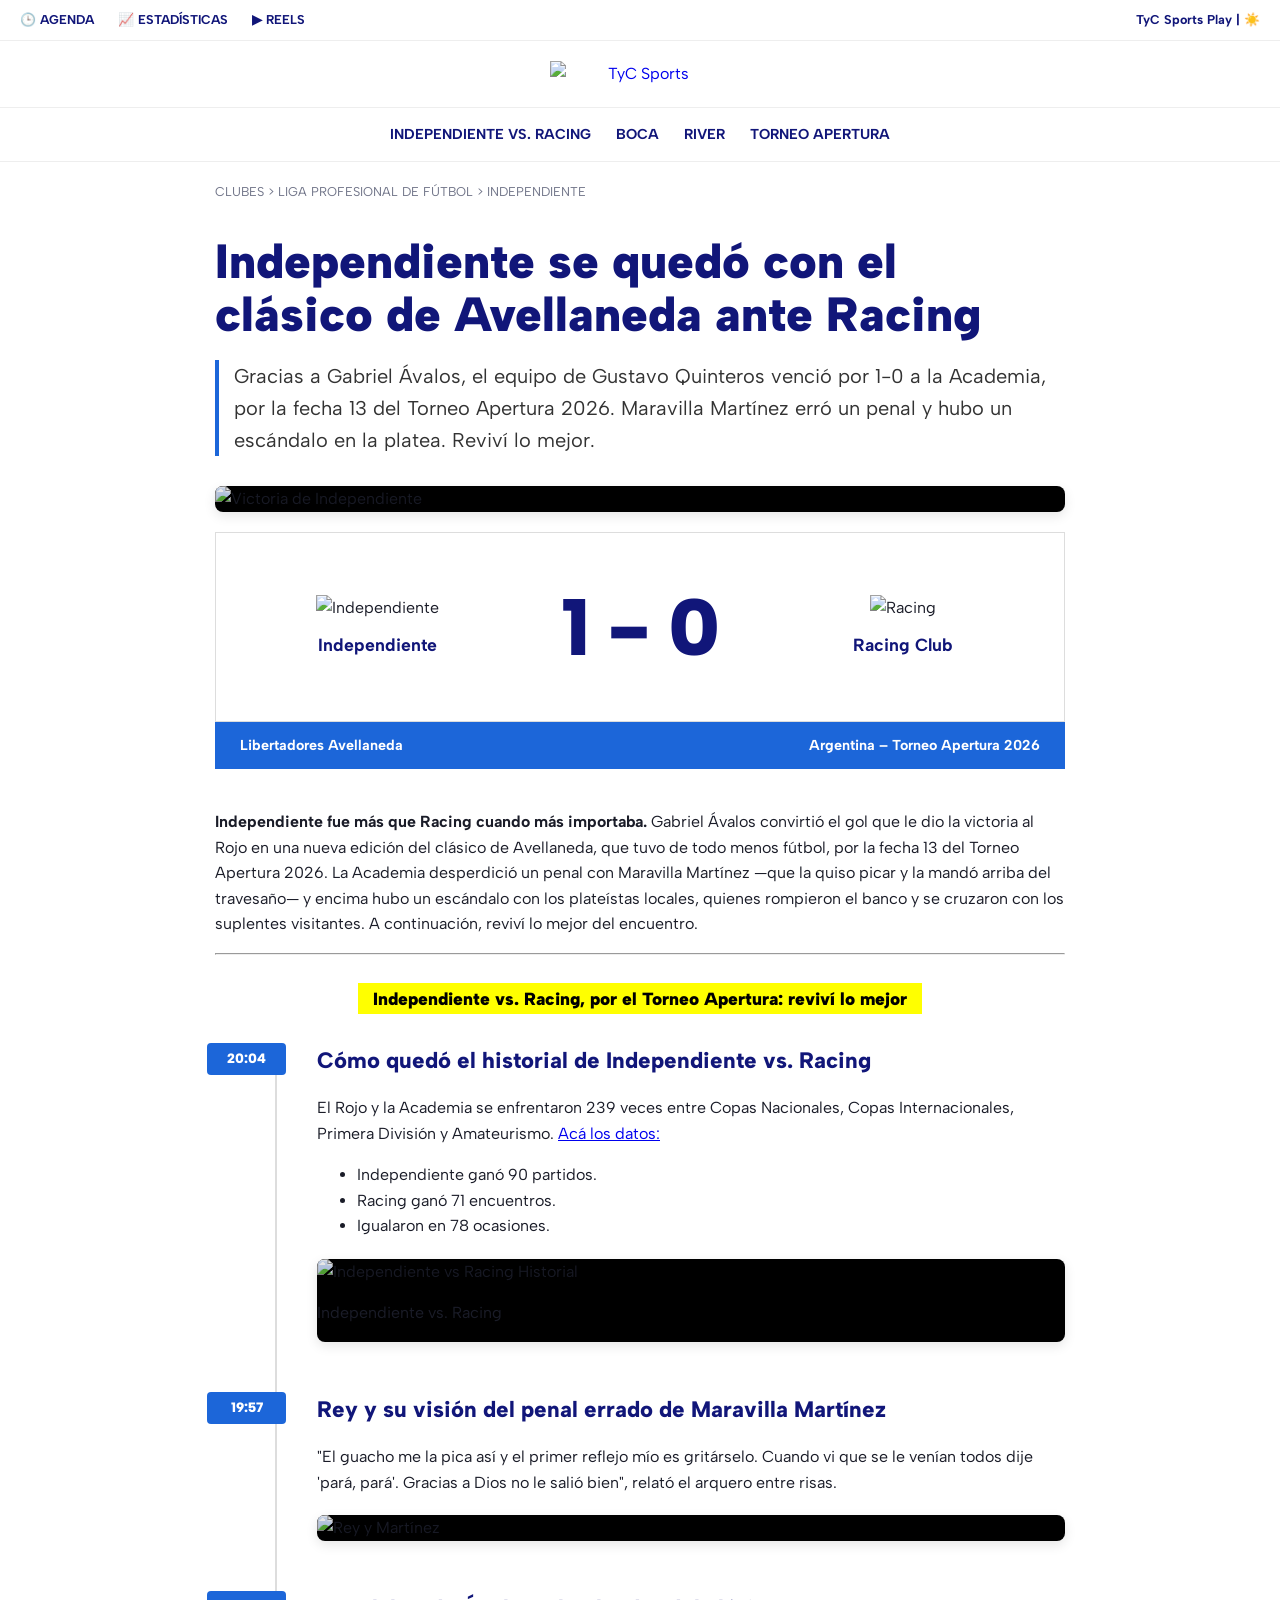
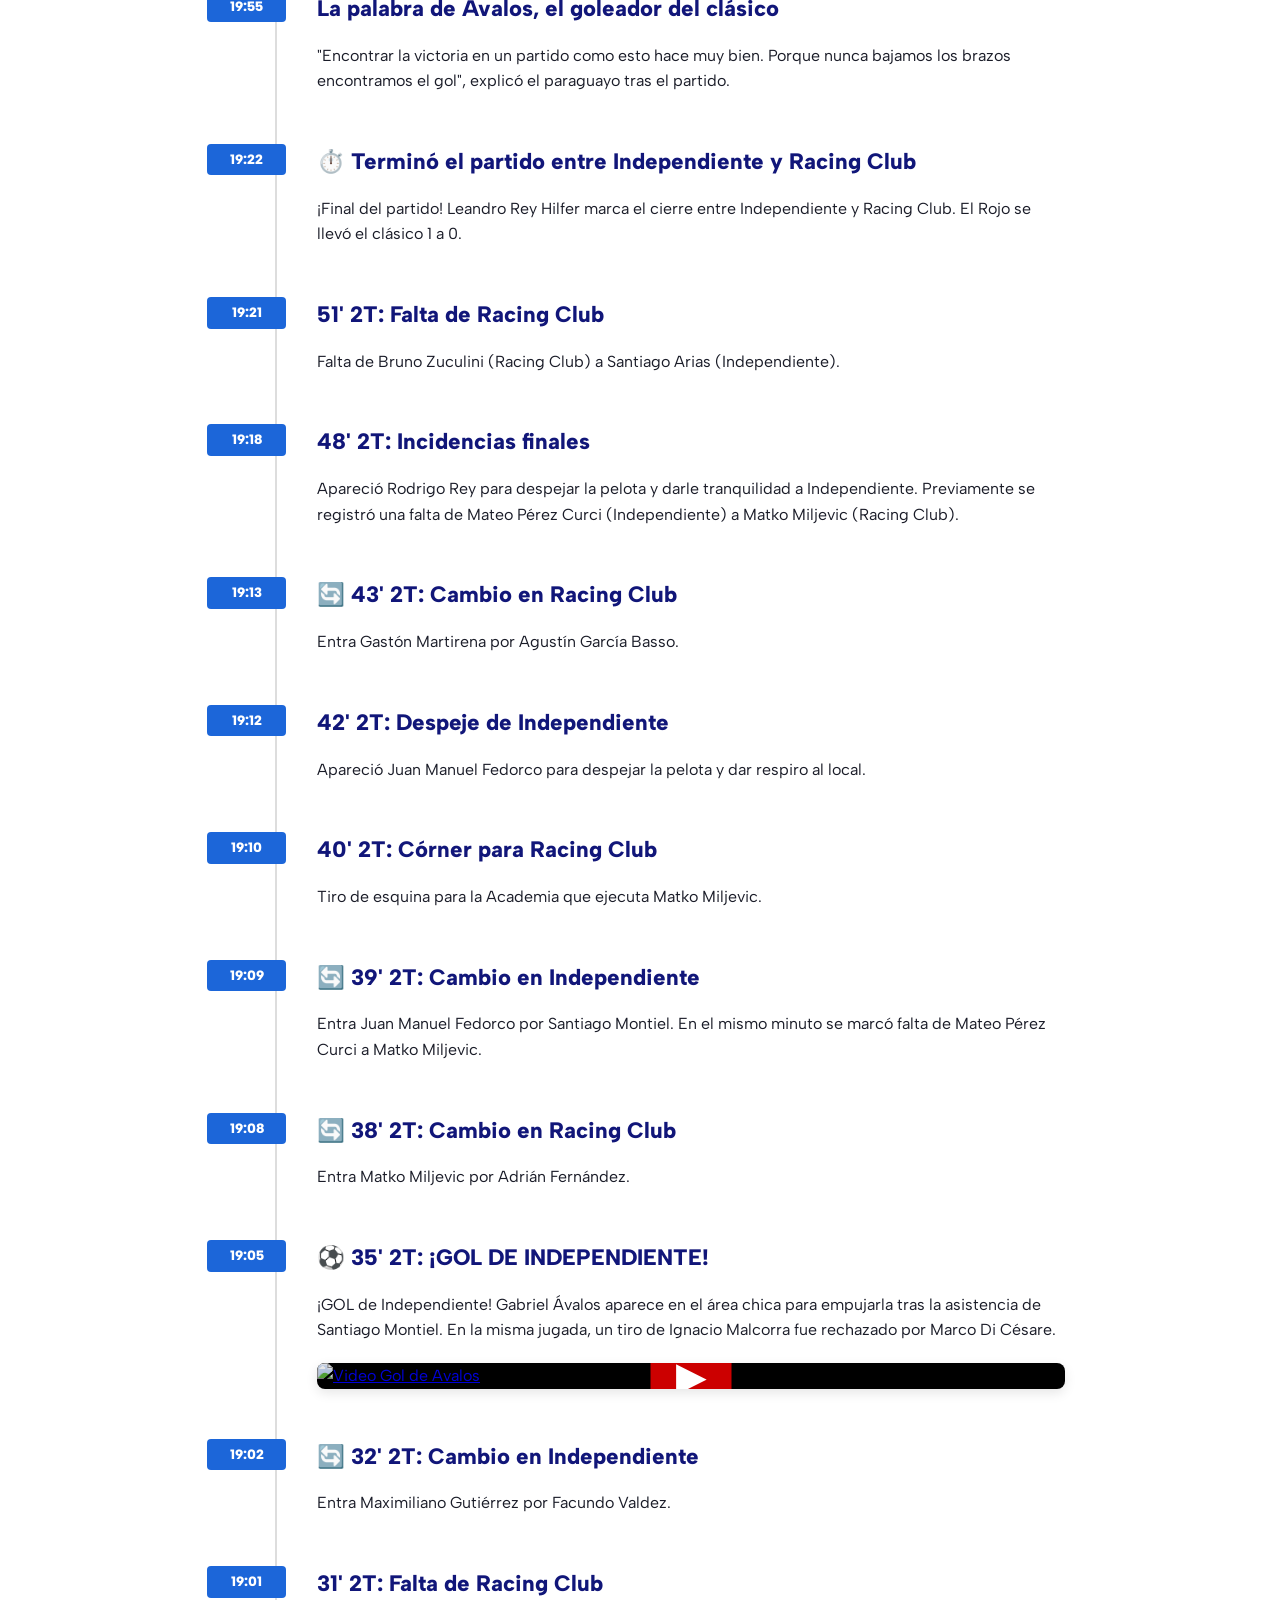
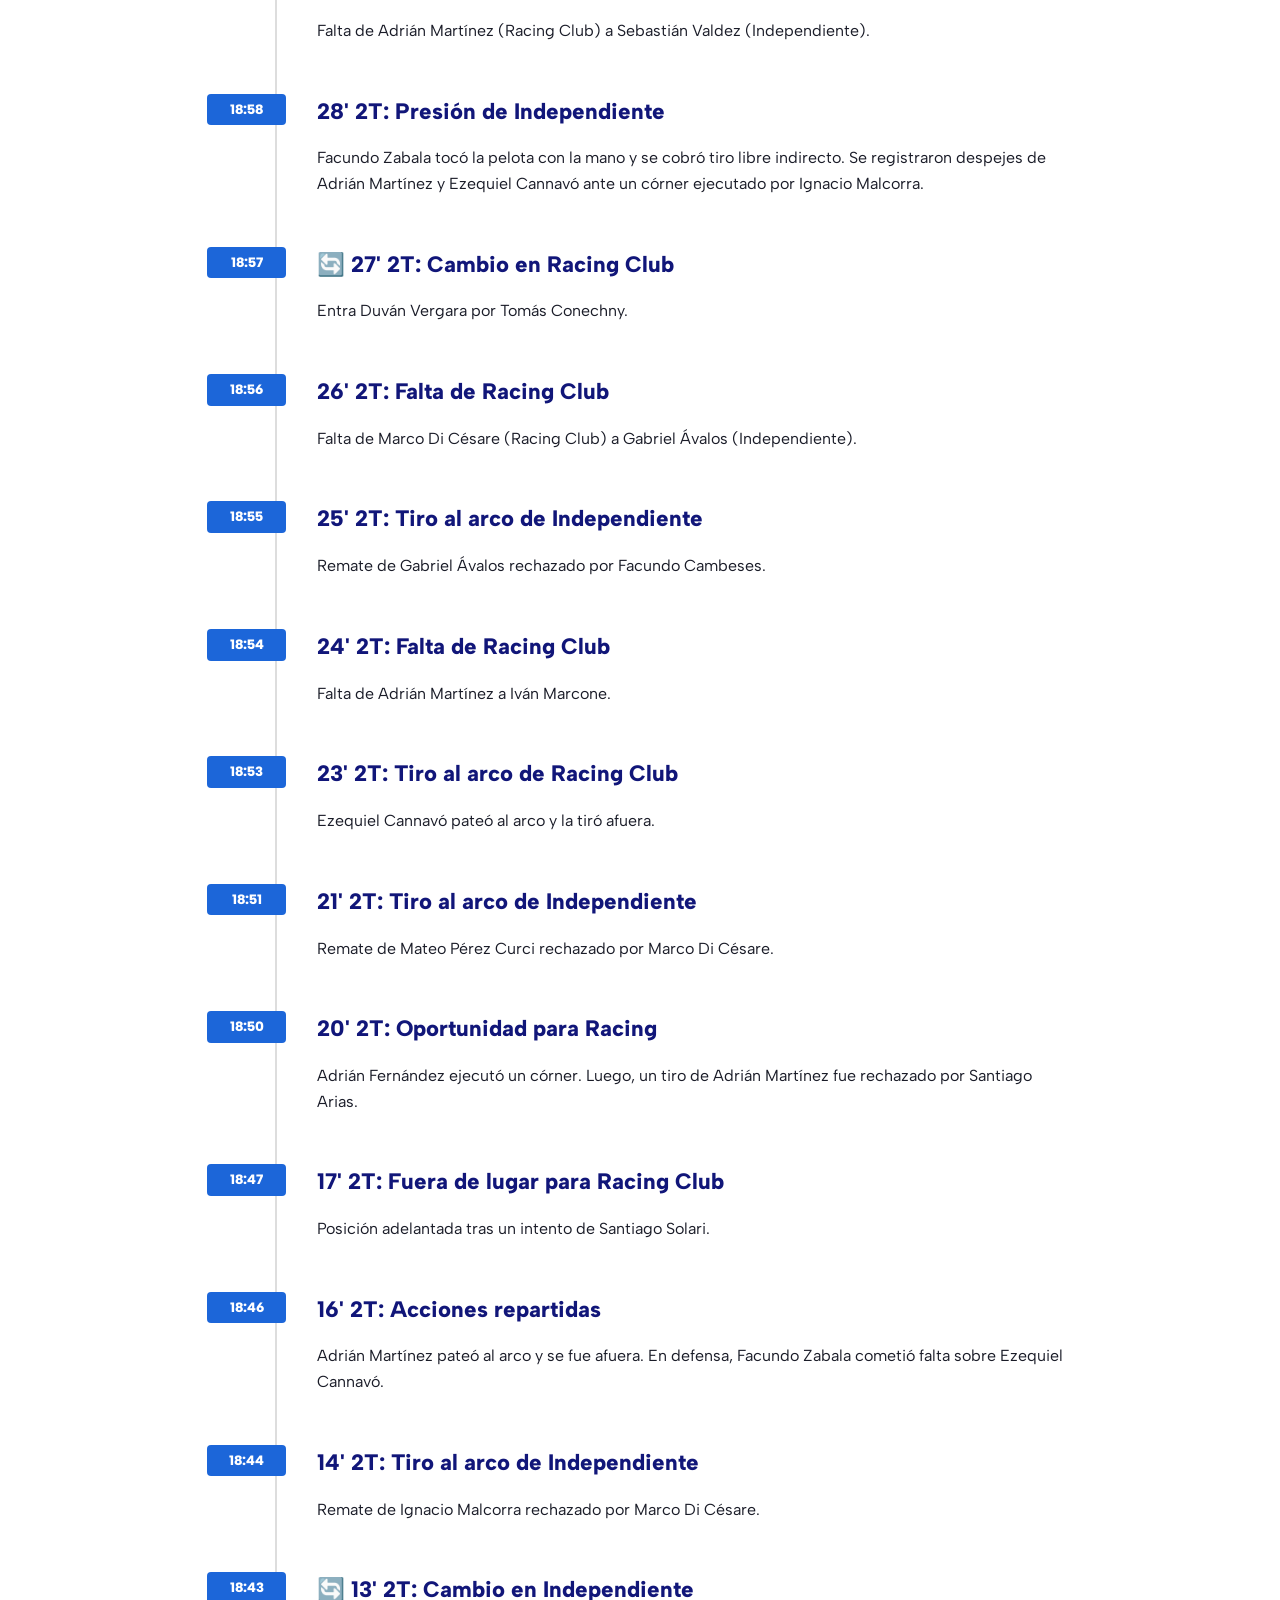
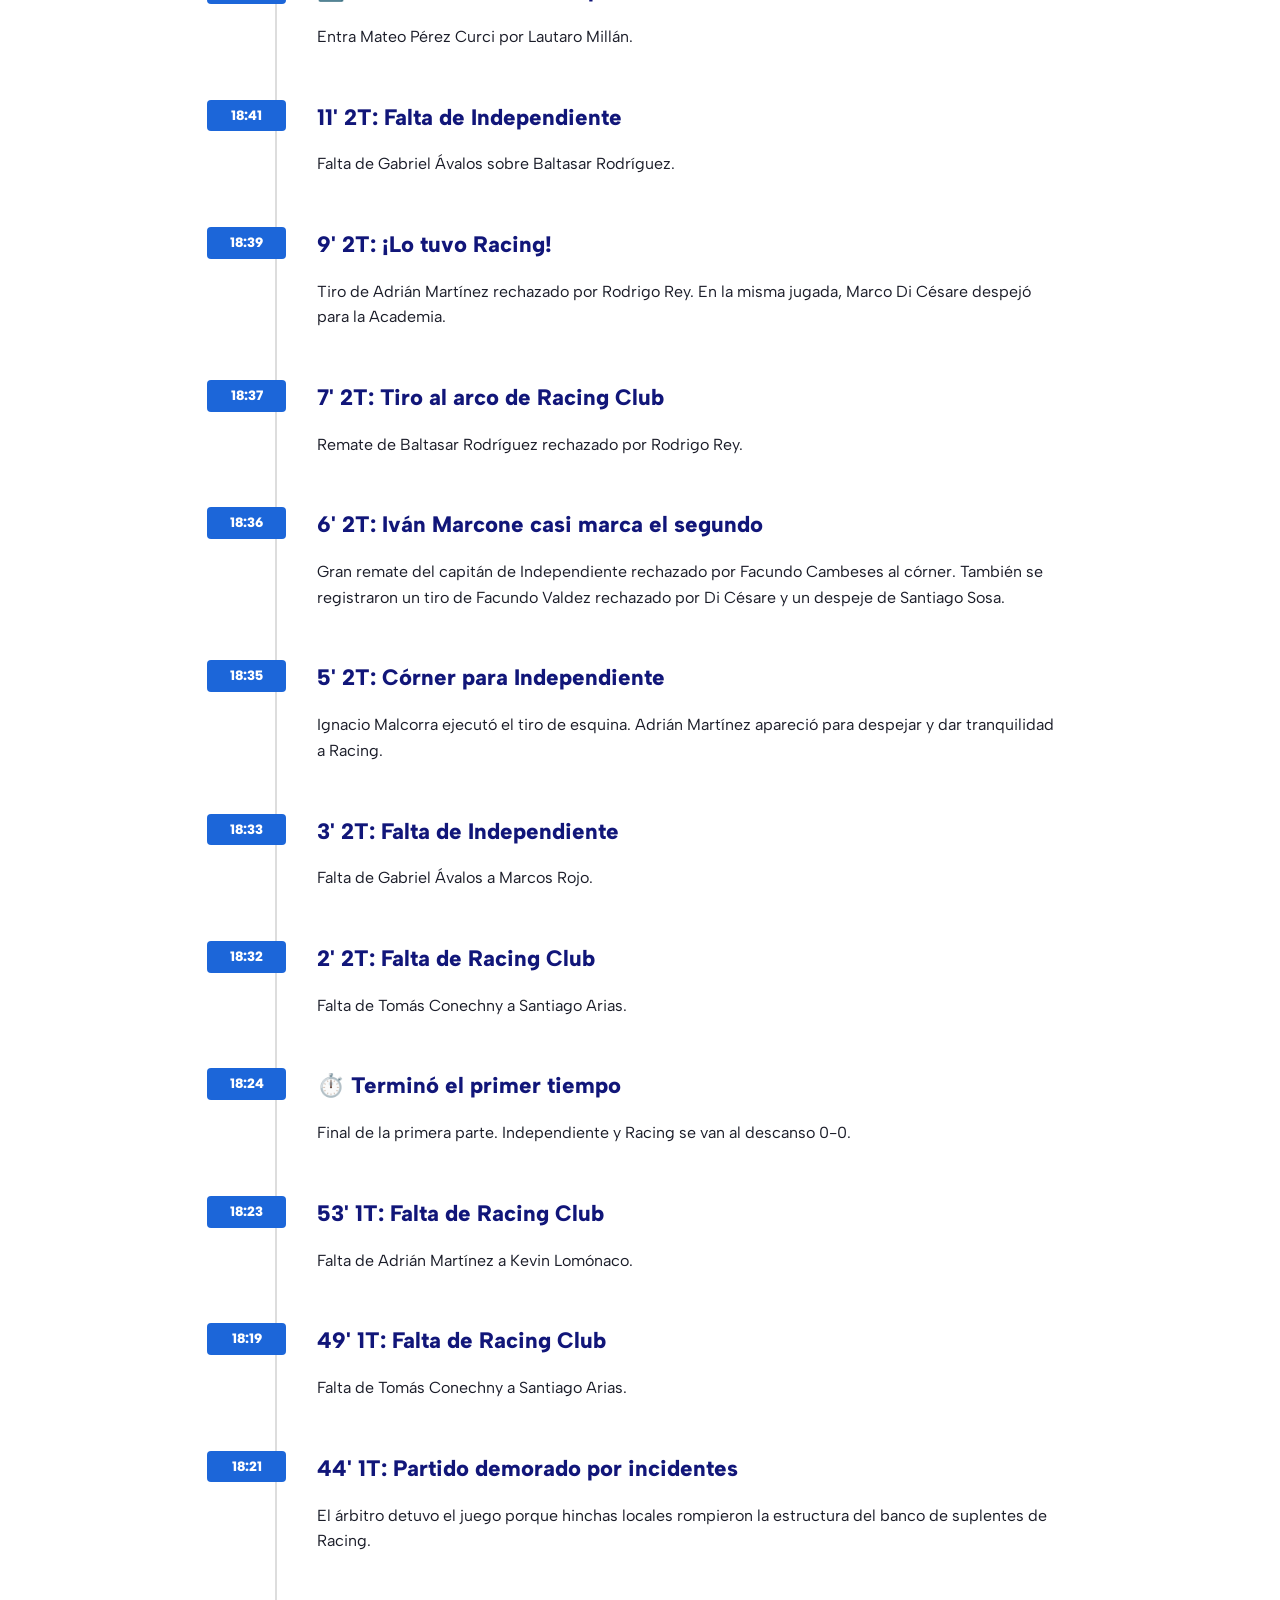
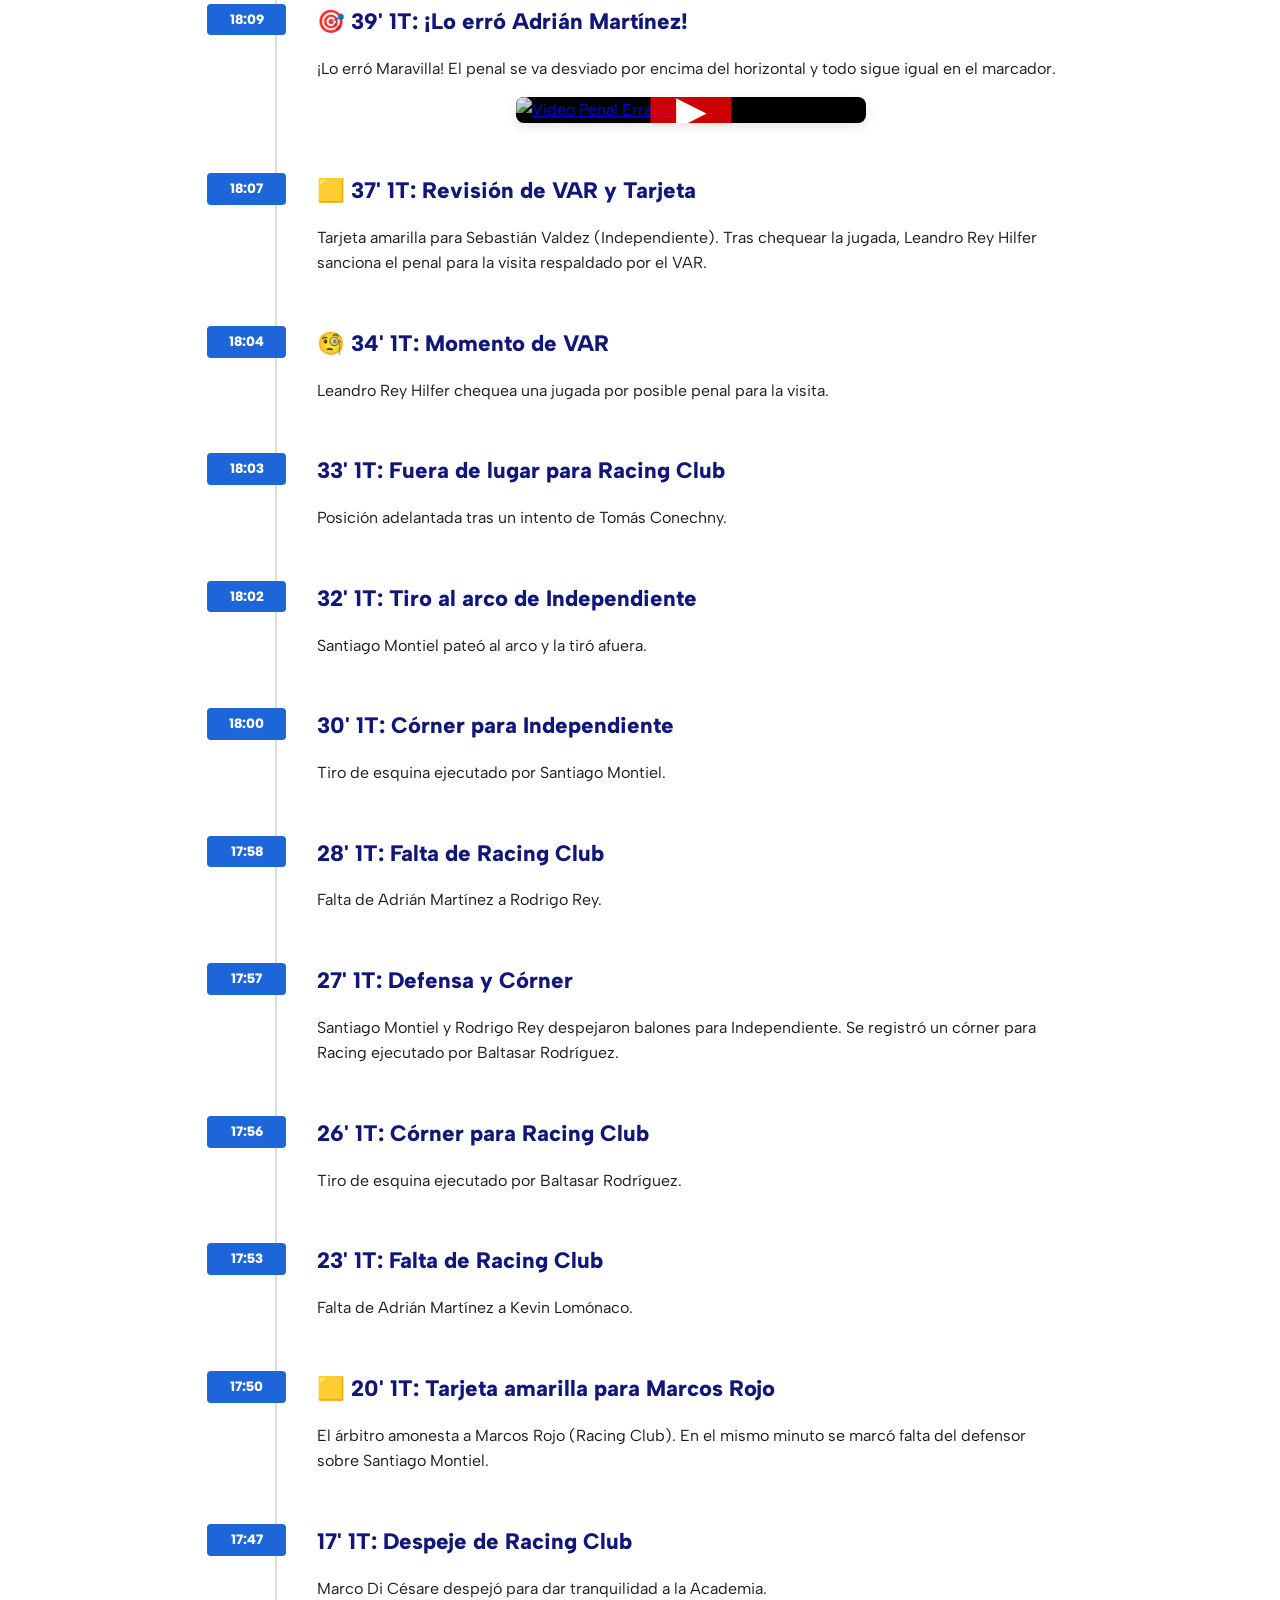
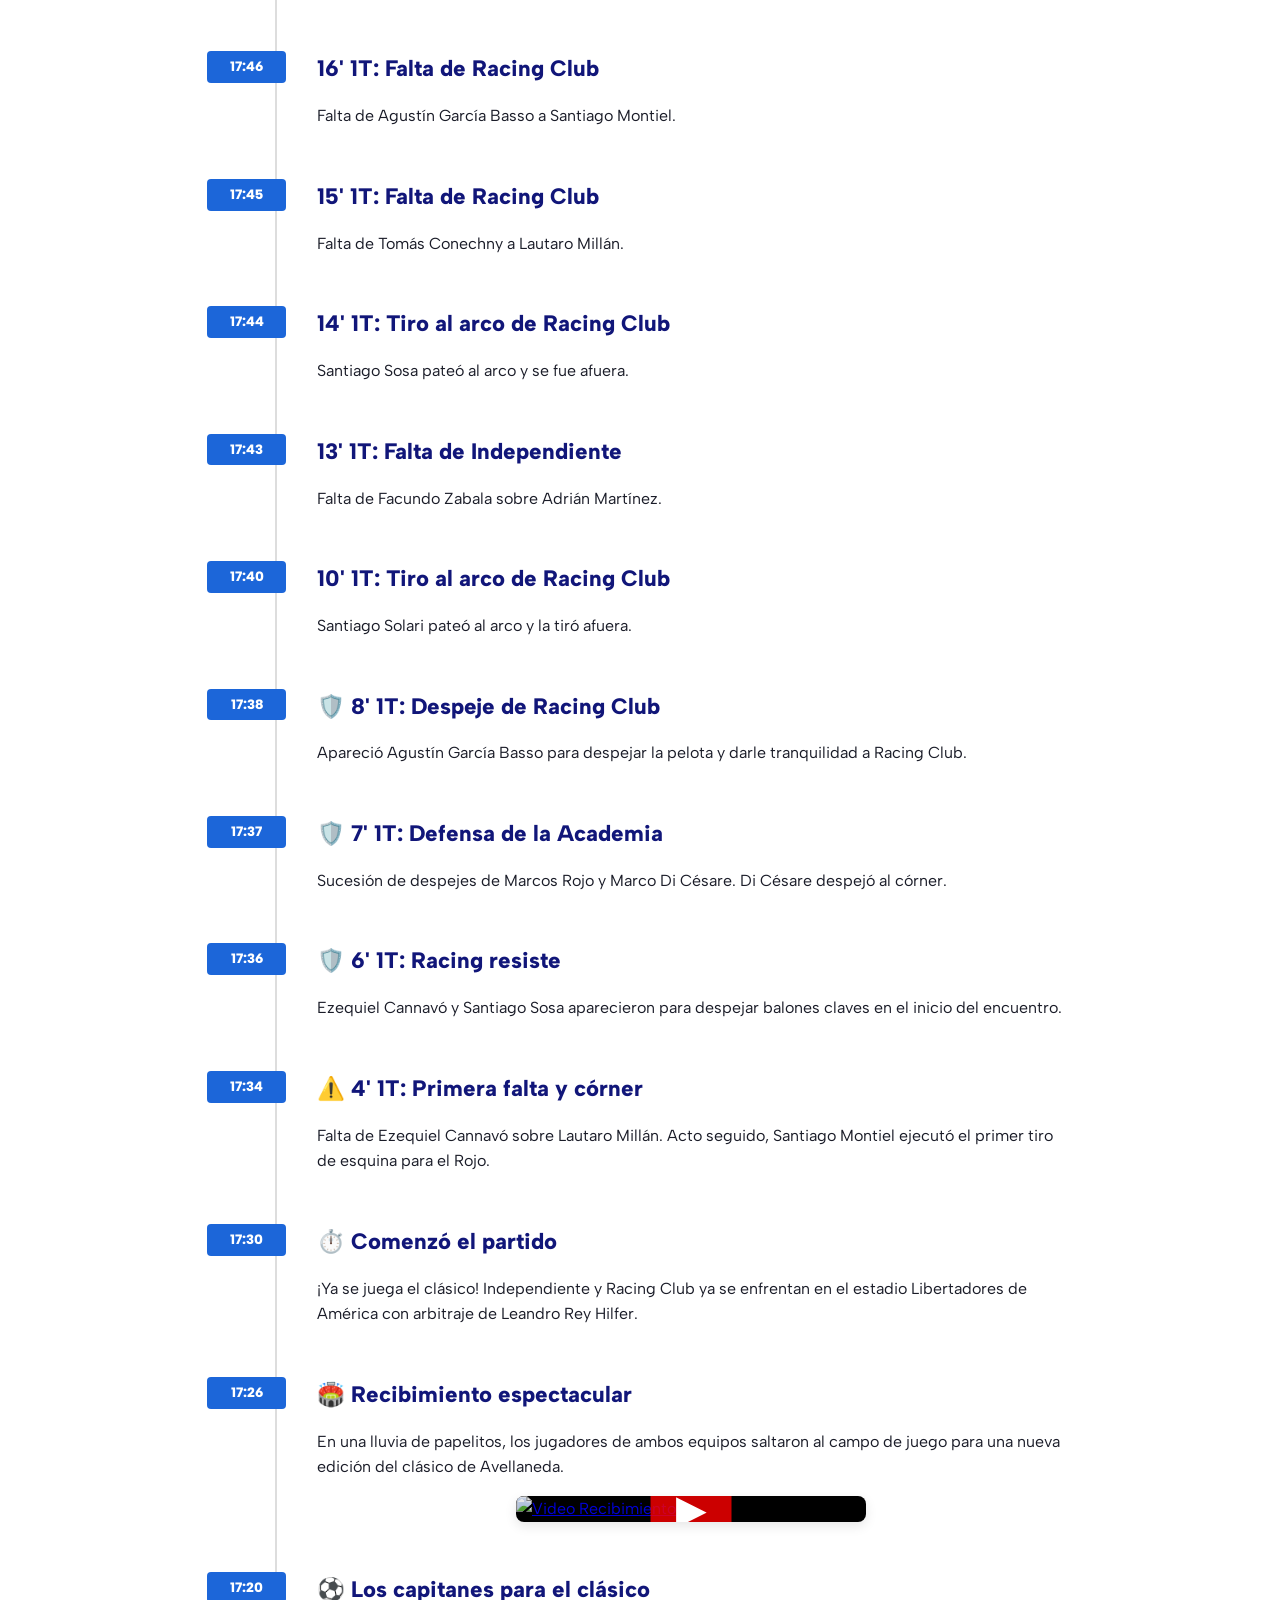
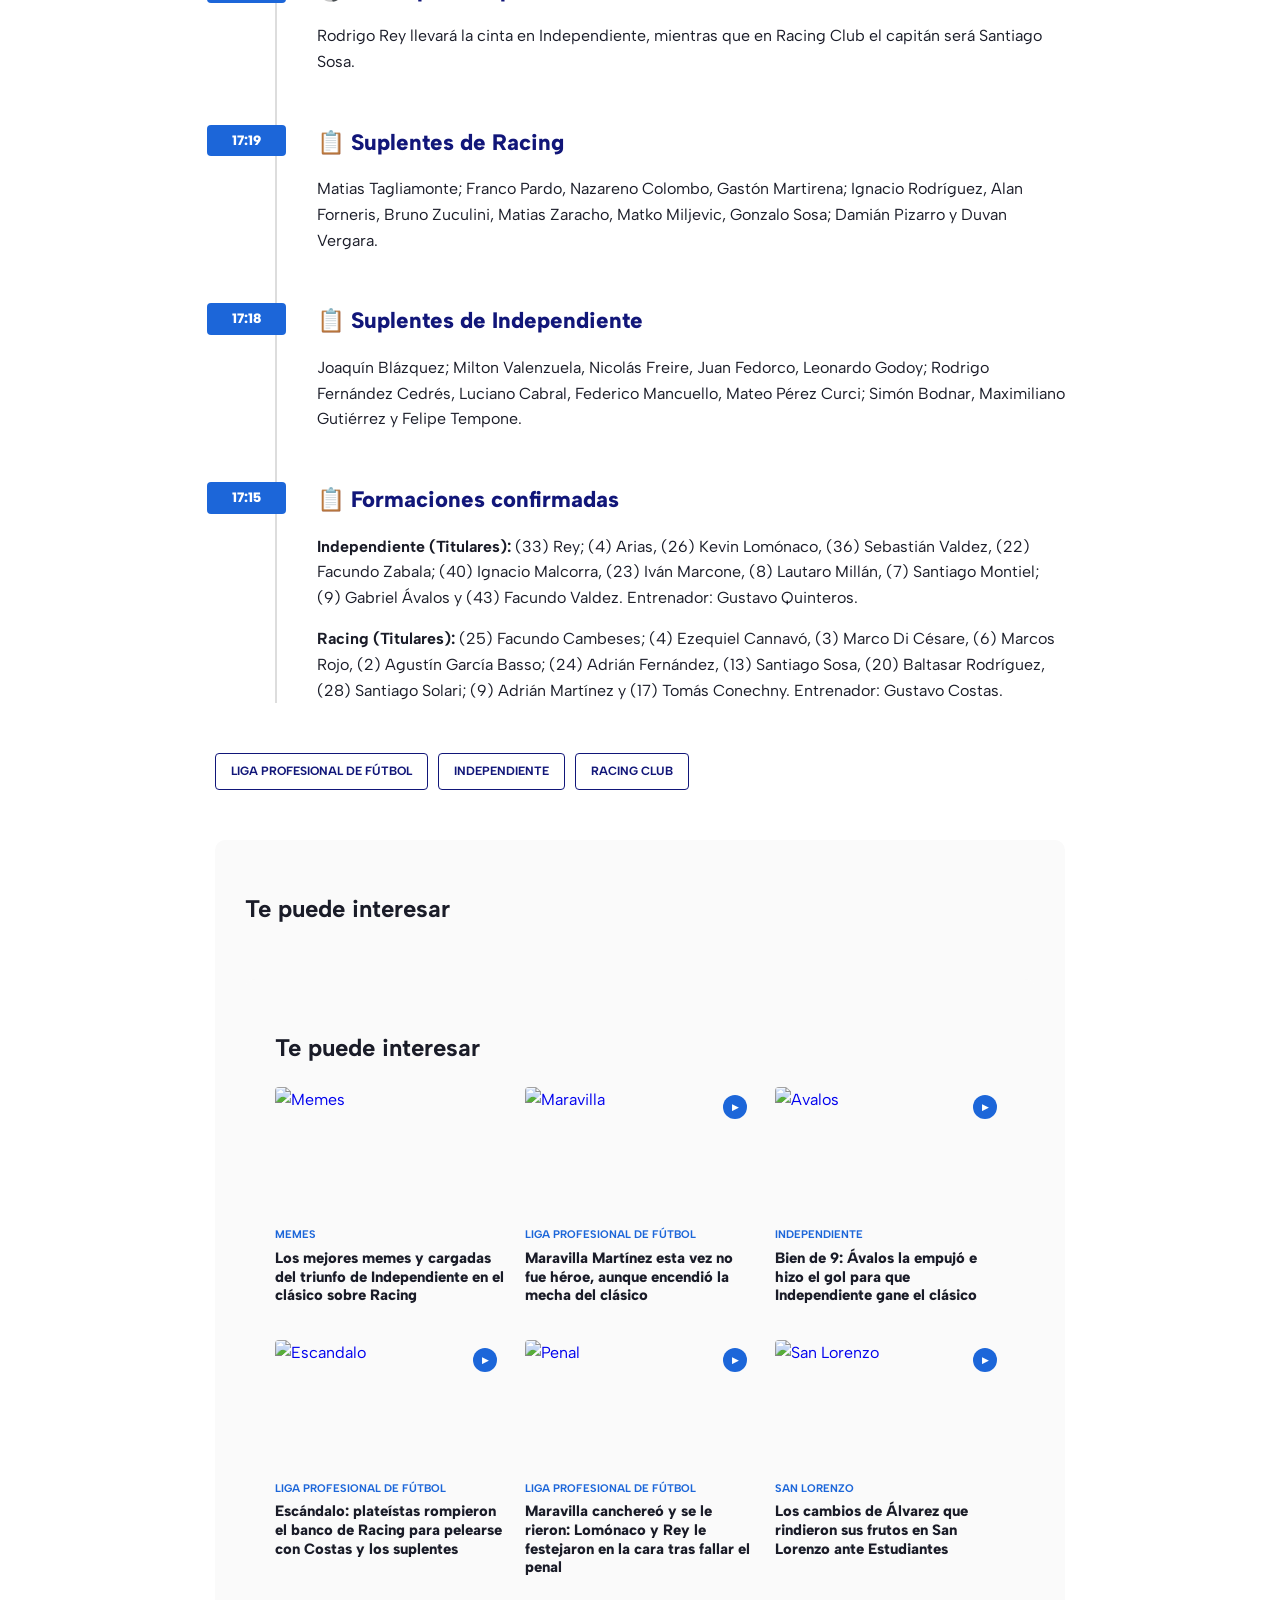
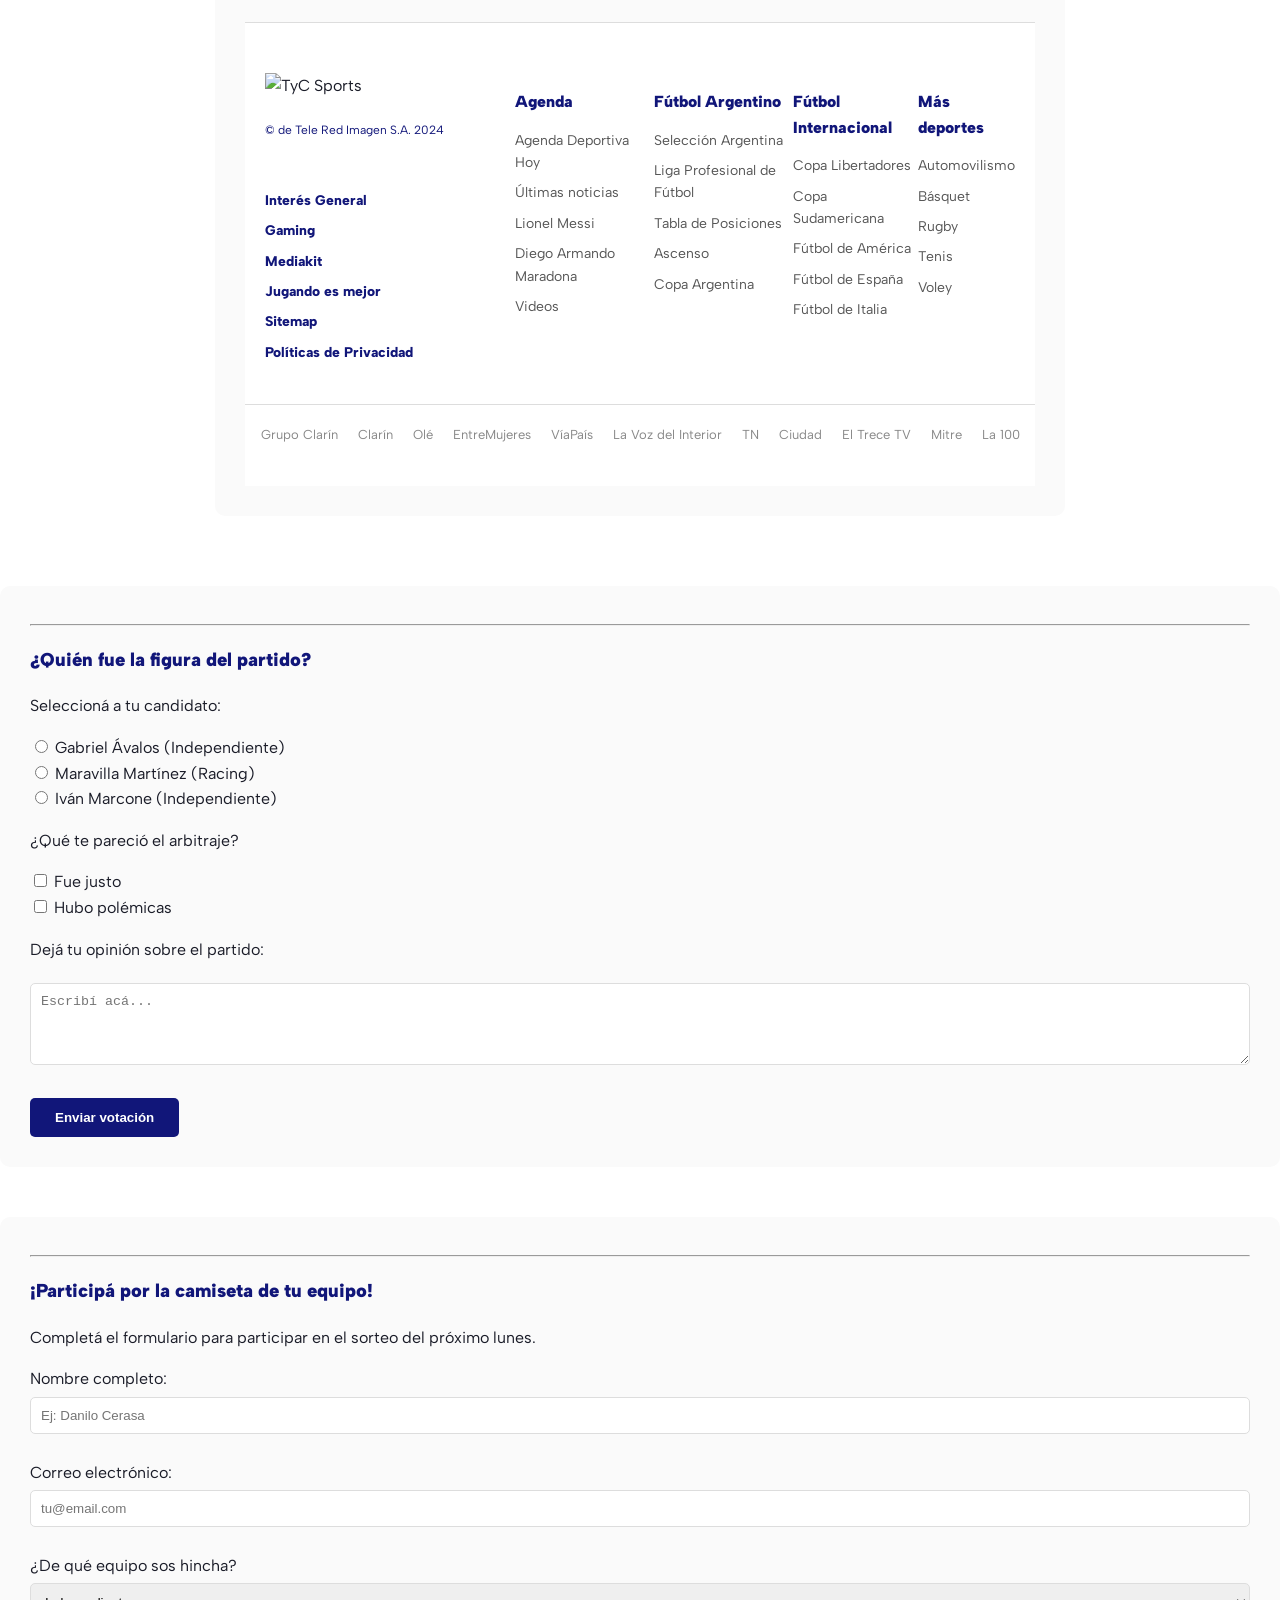
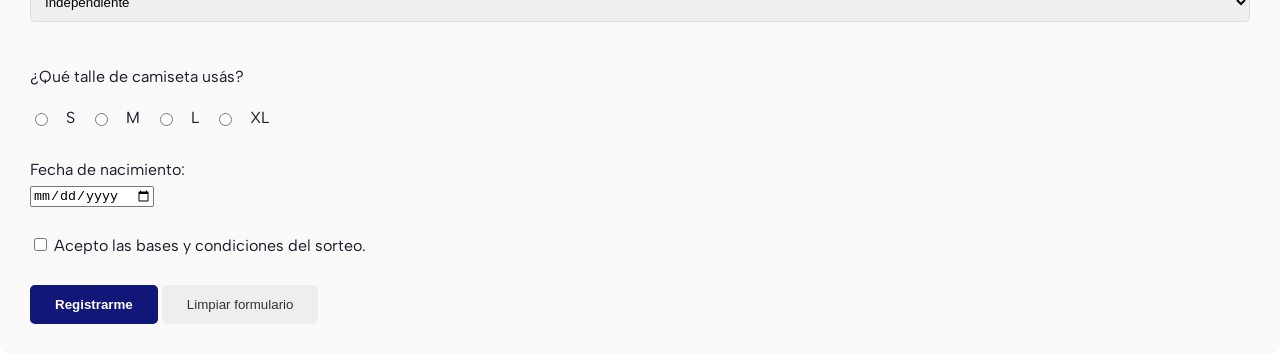
==== commit d47b15b9: "Fix final: fotos de noticias y logo de TyC con links directos" ====
--- a/Noticia-Independiente.html
+++ b/Noticia-Independiente.html
@@ -503,47 +503,50 @@
 <section class="related-news">
     <h2 class="section-title">Te puede interesar</h2>
     
+<section class="related-news">
+    <h2 class="section-title">Te puede interesar</h2>
+    
     <div class="news-grid">
         <!-- Tarjeta 1: Memes -->
         <a href="https://www.tycsports.com/racing-club/independiente-racing-mejores-memes-reacciones-adrian-maravilla-martinez-id722600.html" class="news-card">
             <div class="card-img">
-                <img src="https://media.tycsports.com/files/2024/02/24/685955/independiente-vs-racing_416x234.webp" alt="Memes">
+                <img src="https://media.tycsports.com/files/2026/04/04/937852/adrian-maravilla-martinez-racing-rodrigo-rey_862x485.webp?v=1" alt="Memes">
             </div>
             <span class="card-category">MEMES</span>
             <h3 class="card-headline">Los mejores memes y cargadas del triunfo de Independiente en el clásico sobre Racing</h3>
         </a>
 
-        <!-- Tarjeta 2: Maravilla encendió la mecha -->
+        <!-- Tarjeta 2: Maravilla -->
         <a href="https://www.tycsports.com/racing-club/maravilla-martinez-esta-vez-no-fue-heroe-aunque-encendio-mecha-clasico-independiente-vs-racing-id722599.html" class="news-card">
             <div class="card-img video-play">
-                <img src="https://media.tycsports.com/files/2024/02/24/685943/maravilla-martinez_416x234.webp" alt="Maravilla">
+                <img src="https://media.tycsports.com/files/2026/04/04/937847/maravilla-martinez_862x485.webp?v=1" alt="Maravilla">
             </div>
             <span class="card-category">LIGA PROFESIONAL DE FÚTBOL</span>
             <h3 class="card-headline">Maravilla Martínez esta vez no fue héroe, aunque encendió la mecha del clásico</h3>
         </a>
 
-        <!-- Tarjeta 3: Gol Ávalos -->
+        <!-- Tarjeta 3: Ávalos -->
         <a href="https://www.tycsports.com/independiente/gol-independiente-gabriel-avalos-clasico-racing-goleador-torneo-apertura-id722588.html" class="news-card">
             <div class="card-img video-play">
-                <img src="https://media.tycsports.com/files/2024/02/24/685930/gabriel-avalos_416x234.webp" alt="Avalos">
+                <img src="https://media.tycsports.com/files/2026/04/04/937836/gabriel-avalos-independiente-festejo-de-gol_862x485.webp" alt="Avalos">
             </div>
             <span class="card-category">INDEPENDIENTE</span>
             <h3 class="card-headline">Bien de 9: Ávalos la empujó e hizo el gol para que Independiente gane el clásico</h3>
         </a>
 
-        <!-- Tarjeta 4: Escándalo Plateístas -->
+        <!-- Tarjeta 4: Escándalo -->
         <a href="https://www.tycsports.com/racing-club/escandalo-en-el-clasico-de-avellaneda-plateistas-rompieron-el-banco-y-se-cruzaron-con-los-suplentes-de-racing-id722577.html" class="news-card">
             <div class="card-img video-play">
-                <img src="https://media.tycsports.com/files/2024/02/24/685935/independiente-racing-clasico_416x234.webp" alt="Escandalo">
+                <img src="https://media.tycsports.com/files/2026/04/04/937819/racing-independiente-banco-de-suplentes_862x485.webp" alt="Escandalo">
             </div>
             <span class="card-category">LIGA PROFESIONAL DE FÚTBOL</span>
             <h3 class="card-headline">Escándalo: plateístas rompieron el banco de Racing para pelearse con Costas y los suplentes</h3>
         </a>
 
-        <!-- Tarjeta 5: Maravilla Penal -->
+        <!-- Tarjeta 5: Penal -->
         <a href="https://www.tycsports.com/racing-club/maravilla-martinez-penal-errado-picado-racing-rodrigo-rey-kevin-lomonaco-id722576.html" class="news-card">
             <div class="card-img video-play">
-                <img src="https://media.tycsports.com/files/2024/02/24/685918/maravilla-martinez-penal_416x234.webp" alt="Penal">
+                <img src="https://media.tycsports.com/files/2026/04/04/937814/adrian-maravilla-martinez-rodrigo-rey_862x485.webp?v=1" alt="Penal">
             </div>
             <span class="card-category">LIGA PROFESIONAL DE FÚTBOL</span>
             <h3 class="card-headline">Maravilla canchereó y se le rieron: Lomónaco y Rey le festejaron en la cara tras fallar el penal</h3>
@@ -552,12 +555,90 @@
         <!-- Tarjeta 6: San Lorenzo -->
         <a href="https://www.tycsports.com/san-lorenzo/los-cambios-de-alvarez-que-rindieron-sus-frutos-en-san-lorenzo-ante-estudiantes-id722564.html" class="news-card">
             <div class="card-img video-play">
-                <img src="https://media.tycsports.com/files/2024/02/13/680327/san-lorenzo-estudiantes_416x234.webp" alt="San Lorenzo">
+                <img src="https://media.tycsports.com/files/2026/04/04/937758/gustavo-alvarez-san-lorenzo_862x485.webp?v=1" alt="San Lorenzo">
             </div>
             <span class="card-category">SAN LORENZO</span>
             <h3 class="card-headline">Los cambios de Álvarez que rindieron sus frutos en San Lorenzo ante Estudiantes</h3>
         </a>
     </div>
+</section>
+
+
+<footer class="main-footer">
+    <div class="footer-container">
+        <!-- Logo y Redes -->
+        <div class="footer-brand">
+            <img src="https://media.tycsports.com/files/2020/03/06/90689/logo-tyc.jpg" alt="TyC Sports" class="footer-logo" style="width: 150px;">
+            <p>© de Tele Red Imagen S.A. 2024</p>
+            <div class="social-icons">
+                <a href="https://www.facebook.com/tycsports"><i class="fab fa-facebook-f"></i></a>
+                <a href="https://x.com/tycsports"><i class="fab fa-x-twitter"></i></a>
+                <a href="https://www.instagram.com/tycsports/"><i class="fab fa-instagram"></i></a>
+                <a href="https://www.youtube.com/user/TyCSportsOficial"><i class="fab fa-youtube"></i></a>
+            </div>
+            <nav class="footer-info-links">
+                <a href="https://www.tycsports.com/interes-general.html">Interés General</a>
+                <a href="https://www.tycsports.com/gaming.html">Gaming</a>
+                <a href="https://mediakit.tycsports.com/">Mediakit</a>
+                <a href="https://www.tycsports.com/jugando-es-mejor.html">Jugando es mejor</a>
+                <a href="https://www.tycsports.com/sitemap.html">Sitemap</a>
+                <a href="https://www.tycsports.com/politica-de-privacidad.html">Políticas de Privacidad</a>
+            </nav>
+        </div>
+
+        <!-- Columnas de Navegación -->
+        <div class="footer-columns">
+            <div class="footer-col">
+                <h3>Agenda</h3>
+                <a href="https://www.tycsports.com/agenda-deportiva-hoy.html">Agenda Deportiva Hoy</a>
+                <a href="https://www.tycsports.com/ultimas-noticias.html">Últimas noticias</a>
+                <a href="#">Lionel Messi</a>
+                <a href="#">Diego Armando Maradona</a>
+                <a href="#">Videos</a>
+            </div>
+            <div class="footer-col">
+                <h3>Fútbol Argentino</h3>
+                <a href="https://www.tycsports.com/mundial/equipos/seleccion-argentina.html">Selección Argentina</a>
+                <a href="https://www.tycsports.com/liga-profesional-de-futbol.html">Liga Profesional de Fútbol</a>
+                <a href="#">Tabla de Posiciones</a>
+                <a href="#">Ascenso</a>
+                <a href="#">Copa Argentina</a>
+            </div>
+            <div class="footer-col">
+                <h3>Fútbol Internacional</h3>
+                <a href="https://www.tycsports.com/copa-libertadores.html">Copa Libertadores</a>
+                <a href="https://www.tycsports.com/copa-sudamericana.html">Copa Sudamericana</a>
+                <a href="#">Fútbol de América</a>
+                <a href="#">Fútbol de España</a>
+                <a href="#">Fútbol de Italia</a>
+            </div>
+            <div class="footer-col">
+                <h3>Más deportes</h3>
+                <a href="https://www.tycsports.com/automovilismo.html">Automovilismo</a>
+                <a href="https://www.tycsports.com/basquet.html">Básquet</a>
+                <a href="https://www.tycsports.com/rugby.html">Rugby</a>
+                <a href="https://www.tycsports.com/tenis.html">Tenis</a>
+                <a href="#">Voley</a>
+            </div>
+        </div>
+    </div>
+
+    <!-- Barra de Grupo Clarín -->
+    <div class="footer-bottom-bar">
+        <span>Grupo Clarín</span>
+        <a href="https://www.clarin.com/">Clarín</a>
+        <a href="https://www.ole.com.ar/">Olé</a>
+        <a href="https://www.clarin.com/entremujeres">EntreMujeres</a>
+        <a href="https://viapais.com.ar/">VíaPaís</a>
+        <a href="https://www.lavoz.com.ar/">La Voz del Interior</a>
+        <a href="https://tn.com.ar/">TN</a>
+        <a href="https://www.ciudad.com.ar/">Ciudad</a>
+        <a href="https://www.eltrectv.com.ar/">El Trece TV</a>
+        <a href="https://www.tycsports.com/mitre.html">Mitre</a>
+        <a href="https://la100.cienradios.com/">La 100</a>
+    </div>
+</footer>
+
 </section>
 </div>
         <section class="interact">
--- a/estilos.css
+++ b/estilos.css
@@ -335,4 +335,95 @@
 
 .card-headline:hover {
     color: #1c66d9;
+}
+
+.main-footer {
+    background-color: #fff;
+    border-top: 1px solid #ddd;
+    padding: 50px 0 20px 0;
+    font-family: 'Albert Sans', sans-serif;
+}
+
+.footer-container {
+    max-width: 1200px;
+    margin: 0 auto;
+    display: flex;
+    justify-content: space-between;
+    padding: 0 20px;
+}
+
+.footer-brand {
+    flex: 1;
+}
+
+.footer-logo {
+    width: 150px;
+    margin-bottom: 10px;
+}
+
+.footer-brand p {
+    font-size: 12px;
+    color: #111679;
+    margin-bottom: 20px;
+}
+
+.social-icons {
+    display: flex;
+    gap: 15px;
+    margin-bottom: 30px;
+}
+
+.social-icons a {
+    color: #111679;
+    font-size: 24px;
+    text-decoration: none;
+}
+
+.footer-info-links {
+    display: flex;
+    flex-direction: column;
+    gap: 8px;
+}
+
+.footer-info-links a {
+    text-decoration: none;
+    color: #111679;
+    font-weight: 800;
+    font-size: 14px;
+}
+
+.footer-columns {
+    display: flex;
+    flex: 2;
+    justify-content: space-between;
+}
+
+.footer-col h3 {
+    color: #111679;
+    font-size: 16px;
+    margin-bottom: 15px;
+}
+
+.footer-col a {
+    display: block;
+    text-decoration: none;
+    color: #555;
+    font-size: 14px;
+    margin-bottom: 8px;
+}
+
+.footer-bottom-bar {
+    border-top: 1px solid #ddd;
+    margin-top: 40px;
+    padding: 20px 0;
+    display: flex;
+    justify-content: center;
+    gap: 20px;
+    flex-wrap: wrap;
+    font-size: 13px;
+}
+
+.footer-bottom-bar a, .footer-bottom-bar span {
+    color: #888;
+    text-decoration: none;
 }
